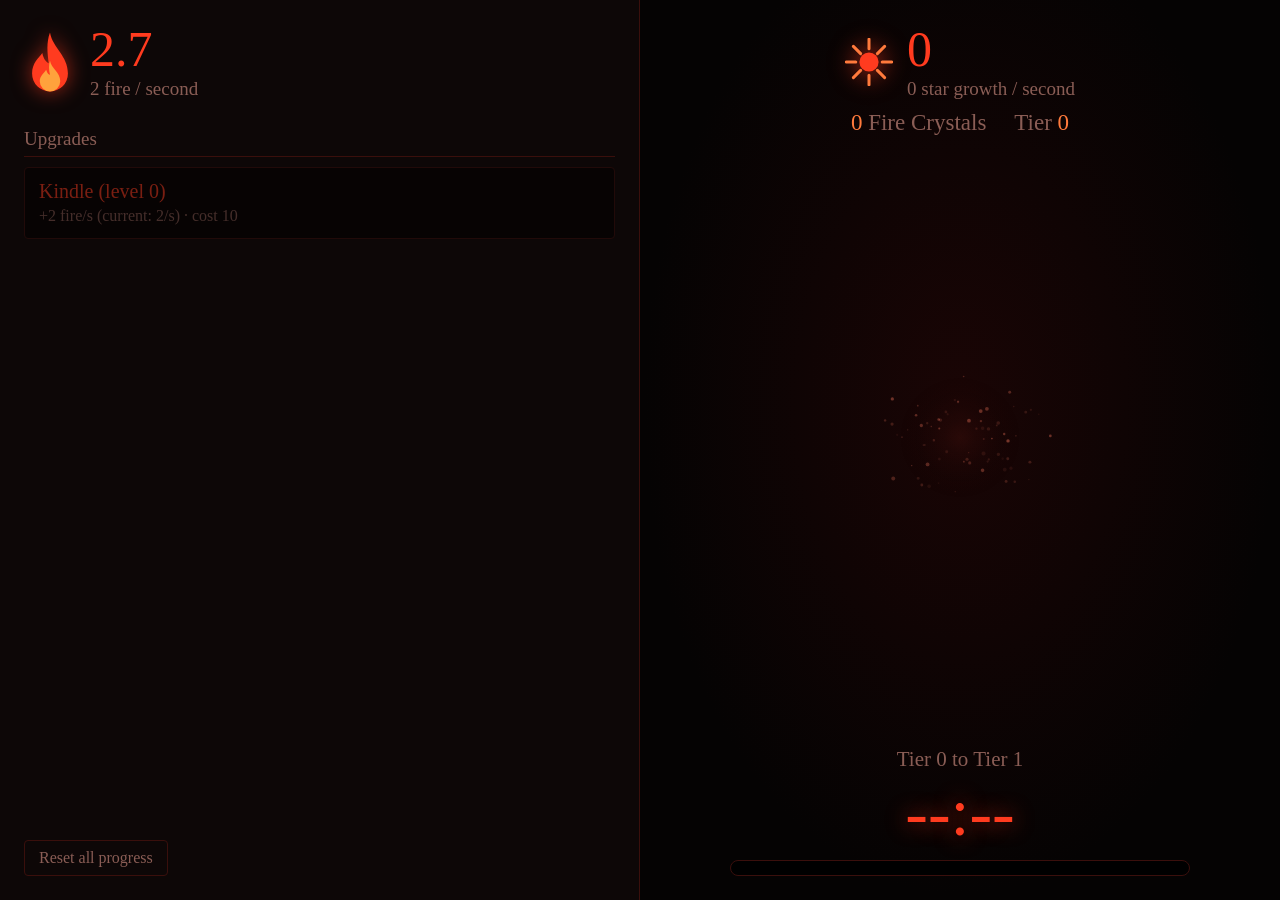
==== Ember & Star.html @ 1175e93d "praying this isn't main" ====
<!DOCTYPE html>
<html lang="en">
<head>
<meta charset="utf-8">
<meta name="viewport" content="width=device-width, initial-scale=1, viewport-fit=cover">
<title>Ember &amp; Star</title>
<style>
:root{--bg:#050303;--panel:#0d0707;--line:#3a0f0c;--fire:#ff3b1f;--ember:#ff7a3c;--text:#f3d9d2;--dim:#8a5d55;
box-sizing:border-box;padding-top:env(safe-area-inset-top,0px);padding-bottom:env(safe-area-inset-bottom,0px)}
*{box-sizing:border-box}
html,body{height:100%;margin:0;background:var(--bg);color:var(--text);font-family:Georgia,"Times New Roman",serif}
#app{display:flex;height:100%}
.side{flex:1 1 50%;min-width:0;display:flex;flex-direction:column;padding:24px;overflow:auto}
#left{border-right:1px solid var(--line);background:var(--panel)}
#right{overflow-x:hidden;align-items:center;background:radial-gradient(ellipse at 50% 45%,#1a0505 0%,var(--bg) 70%)}
.res{display:flex;align-items:center;gap:14px}
.res svg{width:52px;height:64px;flex:none;filter:drop-shadow(0 0 10px #ff3b1f99)}
.big{font-size:50px;line-height:1;color:var(--fire);font-variant-numeric:tabular-nums}
.sub{color:var(--dim);font-size:19px;margin-top:4px}
h3{margin:28px 0 10px;font-weight:normal;font-size:19px;color:var(--dim);border-bottom:1px solid var(--line);padding-bottom:6px}
.up{display:block;width:100%;text-align:left;margin:0 0 10px;padding:12px 14px;background:#000;color:var(--text);
border:1px solid var(--line);border-radius:4px;font:inherit;font-size:18px;cursor:pointer}
.up.info{cursor:default;border-color:#5a1510}
.up b{display:block;color:var(--fire);font-weight:normal;font-size:20px;margin-bottom:2px}
.up span{color:var(--dim);font-size:16px}
button.up:hover:not(:disabled){border-color:var(--fire)}
button.up:disabled{opacity:.45;cursor:not-allowed}
button.up:focus-visible{outline:2px solid var(--ember);outline-offset:2px}
#cond{margin-top:auto;border-color:#7a1a10;background:linear-gradient(180deg,#1a0504,#000)}
#cond:not(:disabled){border-color:var(--fire);box-shadow:0 0 18px #ff3b1f40}
.hide{display:none!important}
#reset{align-self:flex-start;margin-top:12px;padding:8px 14px;background:transparent;color:var(--dim);border:1px solid var(--line);border-radius:4px;font:inherit;font-size:16px;cursor:pointer}
#cond.hide+#reset{margin-top:auto}
#reset:hover{color:var(--text);border-color:var(--fire)}
#reset.arm{color:#fff;background:#7a1208;border-color:var(--fire)}
#stats{display:flex;flex-direction:column;align-items:center}
#stats .res svg{width:48px;height:48px;filter:drop-shadow(0 0 10px #ff3b1fb0)}
#stats .row{display:flex;gap:28px;justify-content:center;margin-top:10px;font-size:23px;color:var(--dim)}
#stats .row b{color:var(--ember);font-weight:normal}
#stats .sub b{color:var(--ember);font-weight:normal}
#wrap{flex:1;width:100%;min-height:420px;position:relative}
canvas{position:absolute;inset:0;width:100%;height:100%}
#prog{width:min(460px,100%);margin-top:8px;text-align:center}
#eta{font-size:68px;line-height:1;color:var(--fire);text-shadow:0 0 22px #ff3b1fcc;font-variant-numeric:tabular-nums;margin:6px 0 14px}
#bar{height:16px;background:#000;border:1px solid var(--line);border-radius:8px;overflow:hidden}
#fill{height:100%;width:0;background:linear-gradient(90deg,#7a1208,var(--fire),var(--ember))}
#pl{font-size:21px;color:var(--dim)}
#etaw{position:relative;display:inline-block}
.shave{position:absolute;left:100%;top:8px;margin-left:16px;white-space:nowrap;pointer-events:none;z-index:5;font-size:46px;font-weight:bold;line-height:1;color:#ffd27a;text-shadow:0 0 6px #fff4,0 0 16px #ff9a2e,0 0 34px #ff3b1f;animation:shave 2.6s ease-out forwards}
@keyframes shave{0%{opacity:0;transform:translateY(10px) scale(.6)}10%{opacity:1;transform:translateY(0) scale(1.3)}30%{opacity:1;transform:translateY(-40px) scale(1.1)}100%{opacity:0;transform:translateY(-420px) scale(1)}}
@media(max-width:700px){#app{flex-direction:column}.side{flex-basis:auto}#left{border-right:0;border-bottom:1px solid var(--line)}#right{min-height:780px}}
@media(prefers-reduced-motion:reduce){button.up{transition:none}}
</style>
</head>
<body>
<div id="app">
 <section class="side" id="left">
  <div class="res">
   <svg viewBox="0 0 40 50"><path d="M20 2C22 14 34 20 34 34a14 14 0 0 1-28 0c0-8 5-12 8-16 1 5 3 7 5 8C18 18 17 10 20 2z" fill="#ff3b1f"/><path d="M20 24c1 6 8 9 8 16a8 8 0 0 1-16 0c0-4 3-6 5-9 1 3 2 4 3 4-1-4-1-8 0-11z" fill="#ffa23c"/></svg>
   <div><div class="big" id="fire">0</div><div class="sub"><span id="fps">2</span> fire / second</div></div>
  </div>
  <h3>Upgrades</h3>
  <button class="up" id="u1"></button>
  <div class="up info hide" id="u2"></div>
  <button class="up hide" id="u3"></button>
  <button class="up hide" id="cond"></button>
  <button id="reset">Reset all progress</button>
 </section>
 <section class="side" id="right">
  <div id="stats">
   <div class="res"><svg viewBox="0 0 40 40"><circle cx="20" cy="20" r="8" fill="#ff3b1f"/><path d="M20 1v8M20 31v8M1 20h8M31 20h8M7 7l6 6M27 27l6 6M33 7l-6 6M13 27l-6 6" stroke="#ff7a3c" stroke-width="2.5" stroke-linecap="round"/></svg><div><div class="big" id="growth">0</div><div class="sub"><span id="gps">0</span> star growth / second</div></div></div>
   <div class="row"><span><b id="cry">0</b> Fire Crystals</span><span>Tier <b id="tier">0</b></span></div>
  </div>
  <div id="wrap"><canvas id="cv" aria-label="Your star"></canvas></div>
  <div id="prog">
   <div id="pl">Tier 0 to Tier 1</div><div id="etaw"><div id="eta">--:--</div></div><div id="bar"><div id="fill"></div></div>
   
  </div>
 </section>
</div>
<script>
// ---------- state ----------
const CUM=[10,100,500,2000,10000]; // total growth needed to reach each tier

let S={fire:0,lvl:0,starUp:false,gLvl:0,crystals:0,growth:0,unlocked:false};
try{const s=JSON.parse(localStorage.getItem('emberstar')||'null');if(s)S=Object.assign(S,s)}catch(e){}
const $=id=>document.getElementById(id);
const tierOf=g=>{let t=0;while(t<5&&g>=CUM[t])t++;return t};
const upCost=()=>10+5*S.lvl*(S.lvl+1);
const gCost=()=>1000*Math.pow(10,S.gLvl);

const base=()=>2+2*S.lvl;
const fps=()=>base()*Math.pow(2,tierOf(S.growth));
const gps=()=>S.crystals*Math.pow(2,S.gLvl);
function fmt(n){if(n>=1e9)return n.toExponential(2).replace('e+','e');return n<1000&&n%1?n.toFixed(1):Math.floor(n).toLocaleString('en-US')}
const crystalsPending=()=>S.fire>=1000?Math.floor(S.fire/1000):(S.crystals===0&&S.fire>=200?1:0);

// ---------- actions ----------
$('u1').onclick=()=>{if(S.fire>=upCost()){S.fire-=upCost();S.lvl++}};

$('u3').onclick=()=>{if(S.fire>=gCost()){S.fire-=gCost();shave(()=>S.gLvl++)}};
$('cond').onclick=()=>{const n=crystalsPending();if(!n)return;shave(()=>S.crystals+=n);S.fire=0;S.lvl=0;S.starUp=false};
function fmtS(s){s=Math.round(s);return s>=60?Math.floor(s/60)+':'+String(s%60).padStart(2,'0'):s+'s'}
function shave(fn){const t=tierOf(S.growth),g0=gps();fn();const g1=gps();if(t>=5||g0<=0||g1<=g0)return;
 const rem=CUM[t]-S.growth,sec=rem/g0-rem/g1;if(sec<.5)return;
 const d=document.createElement('div');d.className='shave';d.textContent='−'+fmtS(sec);d.onanimationend=()=>d.remove();$('etaw').appendChild(d)}

let armT=0;
$('reset').onclick=function(){
 if(!this.classList.contains('arm')){this.classList.add('arm');this.textContent='Click again to erase everything';armT=setTimeout(()=>{this.classList.remove('arm');this.textContent='Reset all progress'},3000);return}
 clearTimeout(armT);this.classList.remove('arm');this.textContent='Reset all progress';
 S={fire:0,lvl:0,starUp:false,gLvl:0,crystals:0,growth:0,unlocked:false};flashAt=-9;
 try{localStorage.removeItem('emberstar')}catch(e){}
};
// ---------- UI ----------
function ui(){
 const t=tierOf(S.growth);
 if(S.fire>=100)S.unlocked=true;
 $('fire').textContent=fmt(S.fire);$('fps').textContent=fmt(fps());
 $('u1').innerHTML=`<b>Kindle (level ${S.lvl})</b><span>+2 fire/s (current: ${fmt(base())}/s) · cost ${fmt(upCost())}</span>`;
 $('u1').disabled=S.fire<upCost();
 $('u2').classList.toggle('hide',t<1);
 $('u2').innerHTML=`<b>Starfire (free)</b><span>Fire ×${Math.pow(2,t)} from your Tier ${t} star</span>`;
 
 $('u3').classList.toggle('hide',t<2);
 $('u3').innerHTML=`<b>Crystal Resonance (level ${S.gLvl})</b><span>Permanent · each crystal makes ${Math.pow(2,S.gLvl)}/s → ${Math.pow(2,S.gLvl+1)}/s growth · cost ${fmt(gCost())}</span>`;
 $('u3').disabled=S.fire<gCost();
 $('cond').classList.toggle('hide',!S.unlocked);
 const n=crystalsPending();
 $('cond').innerHTML=n>1?`<b>Condense ×${n} Fire Crystals</b><span>Resets only your fire and Kindle</span>`:S.crystals===0?`<b>Condense your First Fire Crystal</b><span>Costs only 200 fire · resets only your fire and Kindle</span>`:`<b>Condense a Fire Crystal</b><span>Costs 1,000 fire · resets only your fire and Kindle</span>`;
 $('cond').disabled=n<1;
 $('growth').textContent=fmt(Math.floor(S.growth));$('cry').textContent=fmt(S.crystals);$('gps').textContent=fmt(gps());$('tier').textContent=t;
 if(t>=5){$('fill').style.width='100%';$('pl').textContent='Tier 5 · maximum';$('eta').textContent='';}
 else{
  const base=t?CUM[t-1]:0,p=(S.growth-base)/(CUM[t]-base);
  $('fill').style.width=Math.min(100,p*100)+'%';
  $('pl').textContent=`Tier ${t} to Tier ${t+1}`;
  const g=gps(),sec=g>0?Math.ceil((CUM[t]-S.growth)/g):-1;
  $('eta').textContent=sec<0?'--:--':String(Math.floor(sec/60)).padStart(2,'0')+':'+String(sec%60).padStart(2,'0');
 }
}

// ---------- star rendering ----------
const cv=$('cv'),cx=cv.getContext('2d');let W=0,H=0,dpr=1;
function size(){const r=$('wrap').getBoundingClientRect();dpr=window.devicePixelRatio||1;W=r.width;H=r.height;cv.width=W*dpr;cv.height=H*dpr;cx.setTransform(dpr,0,0,dpr,0,0)}
addEventListener('resize',size);size();
const R=[0,10,18,32,54,84];          // star radius per tier
const dust=Array.from({length:70},()=>({a:Math.random()*6.28,d:20+Math.random()*70,s:.05+Math.random()*.12,z:.6+Math.random()*1.4,o:.2+Math.random()*.4}));
const sparks=Array.from({length:60},()=>({a:Math.random()*6.28,d:Math.random(),v:.15+Math.random()*.3}));
const rays=Array.from({length:40},(_,i)=>({ph:Math.random()*6.28,sp:.6+Math.random()*1.4,len:.6+Math.random()*.8,w:.05+Math.random()*.07}));
let dustSpin=0,lastT=0,flashAt=-9,prevTier=-1;
function drawStar(time){
 dustSpin+=Math.min(.1,Math.max(0,time-lastT))*(1+8*Math.min(1,S.growth/10));lastT=time;
 cx.clearRect(0,0,W,H);
 const t=tierOf(S.growth),X=W/2,Y=H/2,ext=t?R[t]*(1.5+.28*t)+14:100,half=Math.min(W,H)/2,sc=Math.min(1,half*.94/ext),ig=Math.min(1,S.growth/10);
 if(prevTier===0&&t===1)flashAt=time;prevTier=t;
 cx.save();cx.translate(X,Y);cx.scale(sc,sc);
 cx.globalCompositeOperation='lighter';
 if(t===0){ // slow cloud of dust
  for(const p of dust){const a=p.a+dustSpin*p.s*.3,rr=p.d*(1+.06*Math.sin(time*.5+p.a*3))*(1-.9*Math.pow(ig,1.5));
   const x=Math.cos(a)*rr,y=Math.sin(a)*rr*(.7+.3*ig);
   cx.fillStyle=`rgba(${190+65*ig|0},${90+80*ig|0},${70+10*ig|0},${Math.min(1,p.o*(.7+.3*Math.sin(time+p.a*5))*(1+1.5*ig))})`;cx.beginPath();cx.arc(x,y,p.z*(1+.6*ig),0,6.28);cx.fill()}
  const gR=60-35*ig,g=cx.createRadialGradient(0,0,0,0,0,gR);g.addColorStop(0,`rgba(${120+135*ig|0},${30+60*ig|0},${20+10*ig|0},${.18+.7*ig*ig})`);g.addColorStop(1,'rgba(0,0,0,0)');cx.fillStyle=g;cx.beginPath();cx.arc(0,0,gR,0,6.28);cx.fill();
  if(ig>.5){const k=(ig-.5)*2,cr=R[1]*k*k*k+.01,c=cx.createRadialGradient(0,0,0,0,0,cr);c.addColorStop(0,`rgba(255,150,80,${k})`);c.addColorStop(1,'rgba(255,50,20,0)');cx.fillStyle=c;cx.beginPath();cx.arc(0,0,cr,0,6.28);cx.fill()}
 }else{
  const r=R[t],pulse=1+.04*Math.sin(time*2.2);
  // escalating outer glow
  const gr=Math.min(r*(2+t*.8)*pulse,half/sc),ga=.22+t*.08;
  let g=cx.createRadialGradient(0,0,r*.6,0,0,gr);
  g.addColorStop(0,`rgba(255,59,31,${ga+.2})`);g.addColorStop(.35,`rgba(200,25,10,${ga*.5})`);g.addColorStop(1,'rgba(80,0,0,0)');
  cx.fillStyle=g;cx.beginPath();cx.arc(0,0,gr,0,6.28);cx.fill();
  // corona rays: more and longer with tier
  const n=8+t*7,spin=time*(.12+.03*t);
  for(let i=0;i<n;i++){const q=rays[i%rays.length],a=spin+i/n*6.28+q.ph*.05;
   const L=r*(.5+t*.28)*q.len*(.65+.35*Math.sin(time*q.sp+q.ph)),w=q.w*(1+t*.08);
   cx.save();cx.rotate(a);
   const lg=cx.createLinearGradient(r*.8,0,r+L,0);lg.addColorStop(0,`rgba(255,${90+t*18},40,${.5+.05*t})`);lg.addColorStop(1,'rgba(255,40,20,0)');
   cx.fillStyle=lg;cx.beginPath();cx.moveTo(r*.8,-r*w*2.2);cx.lineTo(r+L,0);cx.lineTo(r*.8,r*w*2.2);cx.closePath();cx.fill();cx.restore()}
  // counter-rotating thin corona ring (tier 3+)
  if(t>=3){cx.strokeStyle=`rgba(255,80,40,${.12+.03*t})`;cx.lineWidth=1.5;
   for(let k=0;k<t-1;k++){cx.beginPath();cx.ellipse(0,0,r*(1.5+k*.45),r*(1.5+k*.45)*(.55+.1*k),-time*.15*(k%2?-1:1)+k,0,6.28);cx.stroke()}}
  // prominences / arcs (tier 4+)
  if(t>=4){cx.strokeStyle='rgba(255,120,50,.55)';cx.lineWidth=2+t*.4;
   for(let k=0;k<3+t;k++){const a=time*.1+k*6.28/(3+t),h=r*(.35+.25*Math.abs(Math.sin(time*.7+k*2)));
    cx.beginPath();cx.arc(Math.cos(a)*r,Math.sin(a)*r,h,a-1.5,a+1.5);cx.stroke()}}
  // ejected sparks (tier 3+)
  if(t>=3)for(const s of sparks){s.d+=s.v*.004*(1+t*.3);if(s.d>1){s.d=0;s.a=Math.random()*6.28}
   const d=r*(1+s.d*(2+t*.6));cx.fillStyle=`rgba(255,${150+t*15},80,${(1-s.d)*.8})`;cx.fillRect(Math.cos(s.a)*d,Math.sin(s.a)*d,2,2)}
  // star body: hot core, red limb
  g=cx.createRadialGradient(0,0,0,0,0,r*pulse);
  const hot=Math.min(255,150+t*35);
  g.addColorStop(0,`rgb(255,${hot},${t>=4?200:90})`);g.addColorStop(.55,'rgb(255,70,30)');g.addColorStop(1,'rgb(200,20,10)');
  cx.globalCompositeOperation='source-over';
  cx.shadowColor='#ff2a10';cx.shadowBlur=8+t*10;
  cx.fillStyle=g;cx.beginPath();cx.arc(0,0,r*pulse,0,6.28);cx.fill();cx.shadowBlur=0;
  // surface granulation
  if(t>=2){cx.globalCompositeOperation='lighter';cx.fillStyle='rgba(255,200,120,.12)';
   for(let k=0;k<4+t*3;k++){const a=k*2.4+time*.2*(k%2?1:-1),d=r*.55*Math.abs(Math.sin(k*1.7+time*.3));
    cx.beginPath();cx.arc(Math.cos(a)*d,Math.sin(a)*d,r*.18,0,6.28);cx.fill()}}
  const f=(time-flashAt)/1.8;
  if(f>=0&&f<1){cx.globalCompositeOperation='lighter';const fr=r*(3+f*14),fg=cx.createRadialGradient(0,0,0,0,0,fr);fg.addColorStop(0,`rgba(255,210,150,${.9*(1-f)})`);fg.addColorStop(.4,`rgba(255,80,30,${.4*(1-f)})`);fg.addColorStop(1,'rgba(255,40,10,0)');cx.fillStyle=fg;cx.beginPath();cx.arc(0,0,fr,0,6.28);cx.fill();cx.strokeStyle=`rgba(255,160,90,${.7*(1-f)})`;cx.lineWidth=3;cx.beginPath();cx.arc(0,0,r*(1+f*10),0,6.28);cx.stroke()}
 }
 cx.restore();
}

// ---------- loop ----------
let last=performance.now(),acc=0,saveT=0;
function frame(now){
 const dt=Math.min(.25,(now-last)/1000);last=now;
 S.fire+=fps()*dt;S.growth+=gps()*dt;
 drawStar(now/1000);
 acc+=dt;if(acc>.1){acc=0;ui()}
 saveT+=dt;if(saveT>3){saveT=0;try{localStorage.setItem('emberstar',JSON.stringify(S))}catch(e){}}
 requestAnimationFrame(frame);
}
ui();requestAnimationFrame(frame);
</script>
</body>
</html>
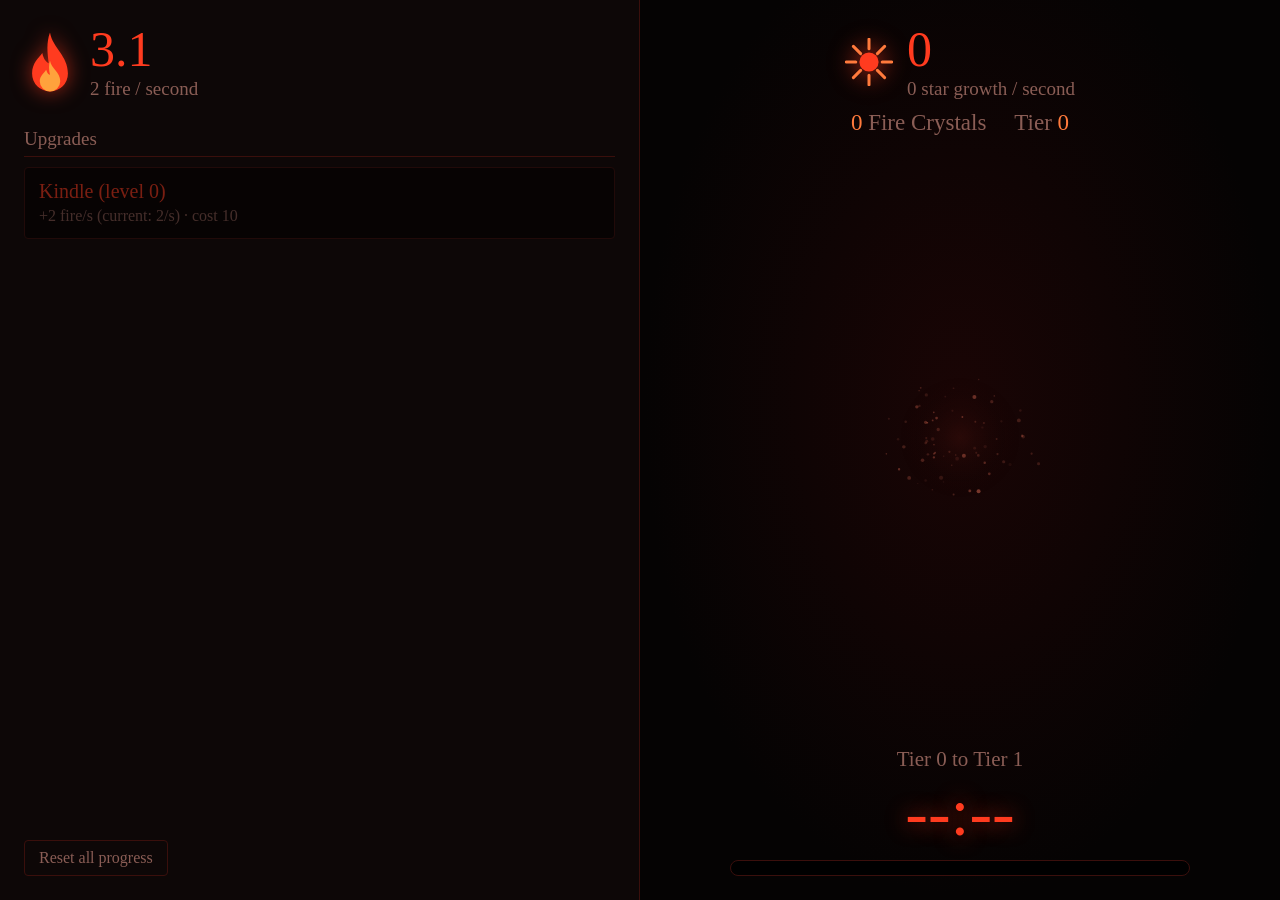
==== commit 8daf637b: "Add files via upload" ====
--- a/Ember & Star.html
+++ b/Ember & Star.html
@@ -105,6 +105,8 @@
  const rem=CUM[t]-S.growth,sec=rem/g0-rem/g1;if(sec<.5)return;
  const d=document.createElement('div');d.className='shave';d.textContent='−'+fmtS(sec);d.onanimationend=()=>d.remove();$('etaw').appendChild(d)}
 
+// Only touch a button's contents when its text actually changes; rebuilding it every tick can swallow clicks.
+['u1','u2','u3','cond'].forEach(id=>{const el=$(id),d=Object.getOwnPropertyDescriptor(Element.prototype,'innerHTML');let last;Object.defineProperty(el,'innerHTML',{set(v){if(v!==last){last=v;d.set.call(el,v)}},get(){return d.get.call(el)}})});
 let armT=0;
 $('reset').onclick=function(){
  if(!this.classList.contains('arm')){this.classList.add('arm');this.textContent='Click again to erase everything';armT=setTimeout(()=>{this.classList.remove('arm');this.textContent='Reset all progress'},3000);return}
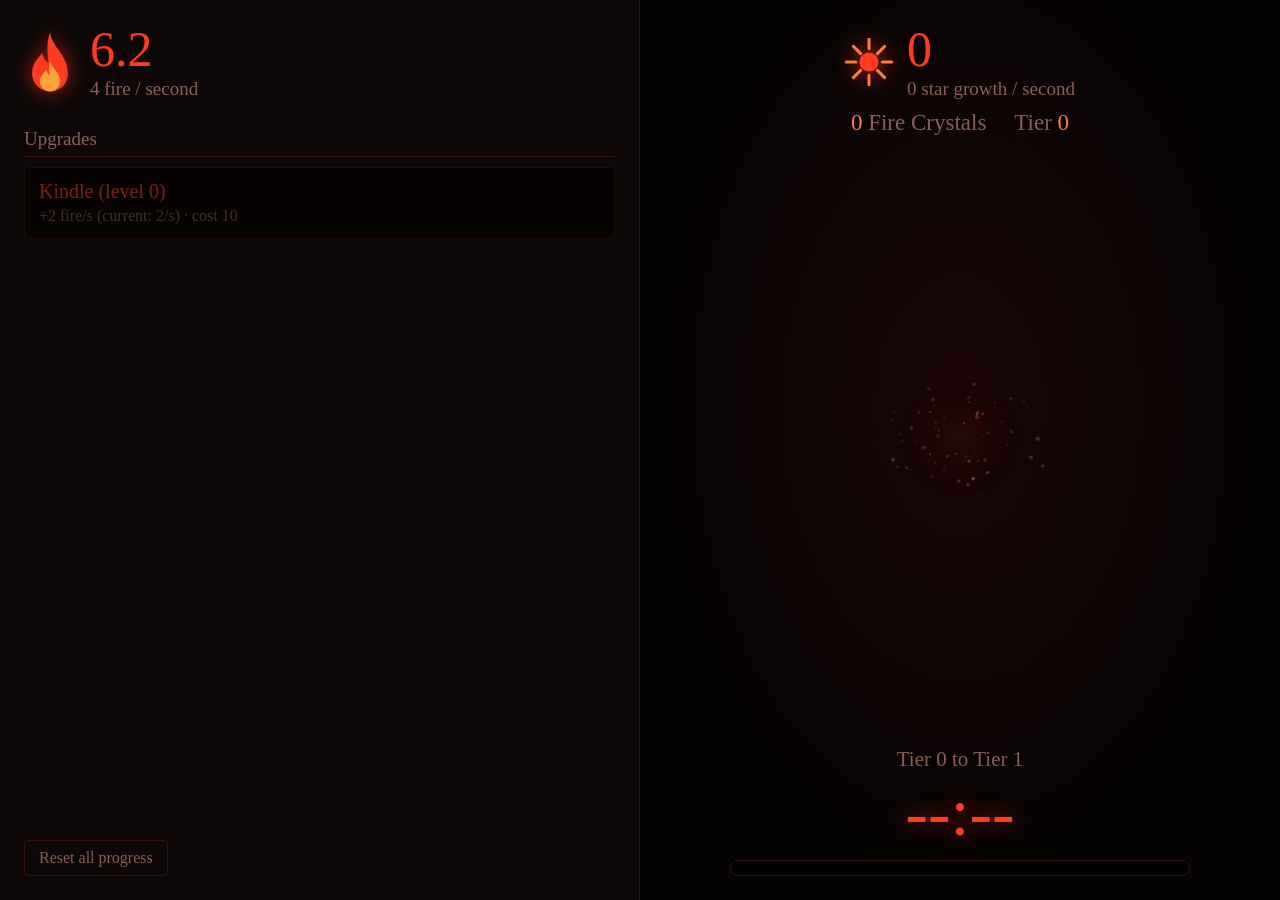
==== commit d4508660: "Add files via upload" ====
--- a/Ember & Star.html
+++ b/Ember & Star.html
@@ -20,7 +20,7 @@
 h3{margin:28px 0 10px;font-weight:normal;font-size:19px;color:var(--dim);border-bottom:1px solid var(--line);padding-bottom:6px}
 .up{display:block;width:100%;text-align:left;margin:0 0 10px;padding:12px 14px;background:#000;color:var(--text);
 border:1px solid var(--line);border-radius:4px;font:inherit;font-size:18px;cursor:pointer}
-.up.info{cursor:default;border-color:#5a1510}
+.up.info{cursor:default;border-color:#5a1510;border-style:dashed;background:transparent}
 .up b{display:block;color:var(--fire);font-weight:normal;font-size:20px;margin-bottom:2px}
 .up span{color:var(--dim);font-size:16px}
 button.up:hover:not(:disabled){border-color:var(--fire)}
@@ -61,9 +61,11 @@
   </div>
   <h3>Upgrades</h3>
   <button class="up" id="u1"></button>
+  
+  <button class="up hide" id="u3"></button>
+  <div style="flex:1"></div>
+  <button class="up hide" id="cond"></button>
   <div class="up info hide" id="u2"></div>
-  <button class="up hide" id="u3"></button>
-  <button class="up hide" id="cond"></button>
   <button id="reset">Reset all progress</button>
  </section>
  <section class="side" id="right">
@@ -90,8 +92,9 @@
 const gCost=()=>1000*Math.pow(10,S.gLvl);
 
 const base=()=>2+2*S.lvl;
-const fps=()=>base()*Math.pow(2,tierOf(S.growth));
-const gps=()=>S.crystals*Math.pow(2,S.gLvl);
+const TEST_MULT=2; // hidden testing multiplier applied to all base resources (fire and growth)
+const fps=()=>base()*TEST_MULT*Math.pow(2,tierOf(S.growth));
+const gps=()=>S.crystals*Math.pow(2,S.gLvl)*TEST_MULT;
 function fmt(n){if(n>=1e9)return n.toExponential(2).replace('e+','e');return n<1000&&n%1?n.toFixed(1):Math.floor(n).toLocaleString('en-US')}
 const crystalsPending=()=>S.fire>=1000?Math.floor(S.fire/1000):(S.crystals===0&&S.fire>=200?1:0);
 
@@ -122,7 +125,7 @@
  $('u1').innerHTML=`<b>Kindle (level ${S.lvl})</b><span>+2 fire/s (current: ${fmt(base())}/s) · cost ${fmt(upCost())}</span>`;
  $('u1').disabled=S.fire<upCost();
  $('u2').classList.toggle('hide',t<1);
- $('u2').innerHTML=`<b>Starfire (free)</b><span>Fire ×${Math.pow(2,t)} from your Tier ${t} star</span>`;
+ $('u2').innerHTML=`<b>Starfire (passive)</b><span>Fire ×${Math.pow(2,t)} from your Tier ${t} star</span>`;
  
  $('u3').classList.toggle('hide',t<2);
  $('u3').innerHTML=`<b>Crystal Resonance (level ${S.gLvl})</b><span>Permanent · each crystal makes ${Math.pow(2,S.gLvl)}/s → ${Math.pow(2,S.gLvl+1)}/s growth · cost ${fmt(gCost())}</span>`;
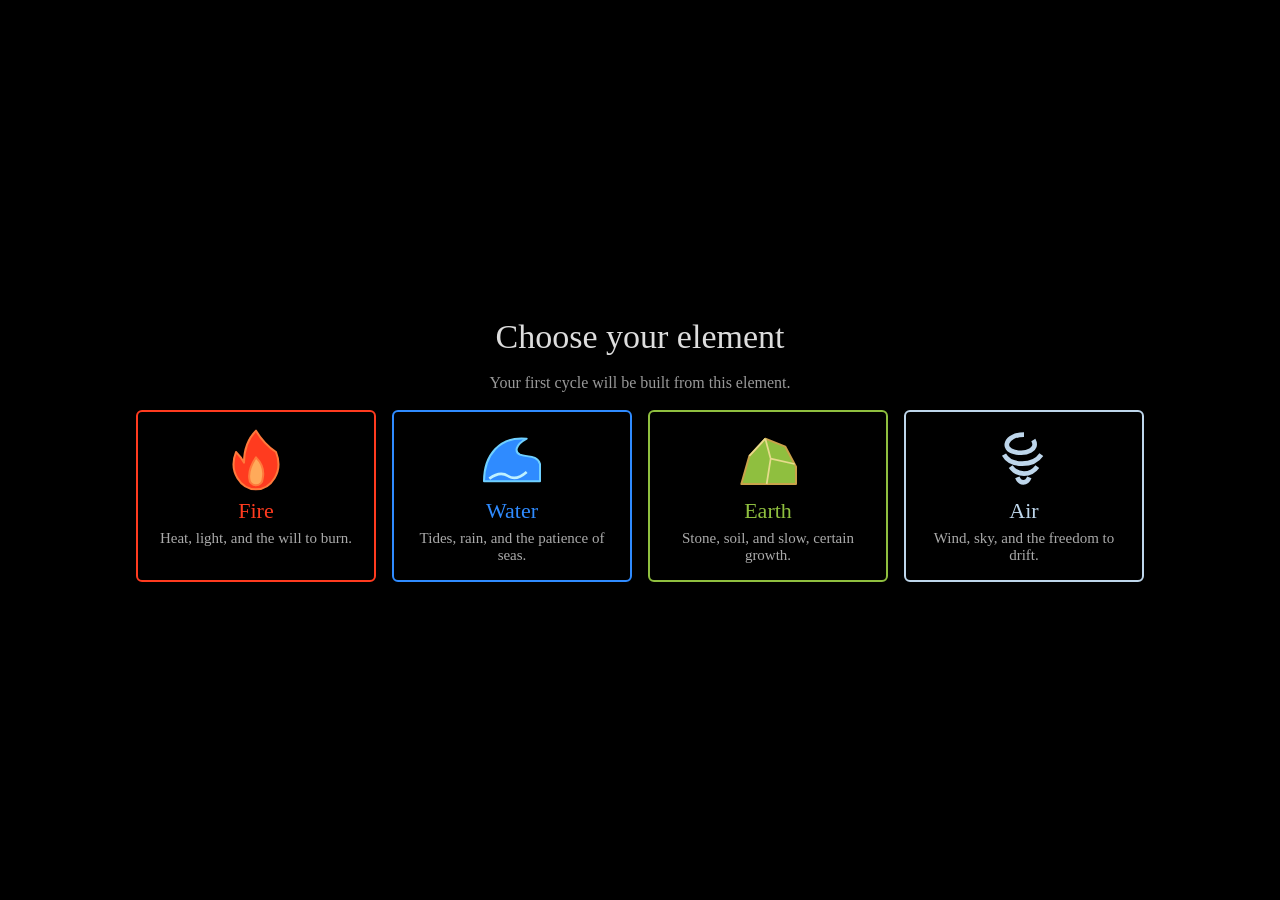
==== commit d4937c5e: "4 elements and minigame" ====
--- a/Ember & Star.html
+++ b/Ember & Star.html
@@ -3,222 +3,390 @@
 <head>
 <meta charset="utf-8">
 <meta name="viewport" content="width=device-width, initial-scale=1, viewport-fit=cover">
-<title>Ember &amp; Star</title>
+<title>Four Elements</title>
 <style>
-:root{--bg:#050303;--panel:#0d0707;--line:#3a0f0c;--fire:#ff3b1f;--ember:#ff7a3c;--text:#f3d9d2;--dim:#8a5d55;
+:root{--fire:#ff3b1f;--ember:#ff7a3c;--glow:rgba(255,59,31,.35);--line:#3a0f0c;--dim:#8a5d55;--bg:#050303;--panel:#0d0707;--text:#f3d9d2;--bgrad:#1a0505;
 box-sizing:border-box;padding-top:env(safe-area-inset-top,0px);padding-bottom:env(safe-area-inset-bottom,0px)}
 *{box-sizing:border-box}
-html,body{height:100%;margin:0;background:var(--bg);color:var(--text);font-family:Georgia,"Times New Roman",serif}
-#app{display:flex;height:100%}
+html,body{height:100%;margin:0;background:var(--bg);color:var(--text);font-family:Georgia,"Times New Roman",serif;overflow:hidden}
+#track{display:flex;width:300%;height:100%;transition:transform .6s cubic-bezier(.6,0,.2,1)}
+.screen{width:33.3333%;height:100%;overflow:auto}
+#app{display:flex}
 .side{flex:1 1 50%;min-width:0;display:flex;flex-direction:column;padding:24px;overflow:auto}
-#left{border-right:1px solid var(--line);background:var(--panel)}
-#right{overflow-x:hidden;align-items:center;background:radial-gradient(ellipse at 50% 45%,#1a0505 0%,var(--bg) 70%)}
+#left{border-right:1px solid var(--line);background:var(--panel);padding-left:48px}
+#right{align-items:center;background:radial-gradient(ellipse at 50% 45%,var(--bgrad) 0%,var(--bg) 70%);overflow-x:hidden;padding-right:48px}
 .res{display:flex;align-items:center;gap:14px}
-.res svg{width:52px;height:64px;flex:none;filter:drop-shadow(0 0 10px #ff3b1f99)}
+.res svg{width:52px;height:64px;flex:none;filter:drop-shadow(0 0 10px var(--glow))}
 .big{font-size:50px;line-height:1;color:var(--fire);font-variant-numeric:tabular-nums}
 .sub{color:var(--dim);font-size:19px;margin-top:4px}
-h3{margin:28px 0 10px;font-weight:normal;font-size:19px;color:var(--dim);border-bottom:1px solid var(--line);padding-bottom:6px}
-.up{display:block;width:100%;text-align:left;margin:0 0 10px;padding:12px 14px;background:#000;color:var(--text);
-border:1px solid var(--line);border-radius:4px;font:inherit;font-size:18px;cursor:pointer}
-.up.info{cursor:default;border-color:#5a1510;border-style:dashed;background:transparent}
+h3{margin:22px 0 10px;font-weight:normal;font-size:19px;color:var(--dim);border-bottom:1px solid var(--line);padding-bottom:6px}
+.up{display:block;width:100%;text-align:left;margin:0 0 10px;padding:12px 14px;background:#000;color:var(--text);border:1px solid var(--line);border-radius:4px;font:inherit;font-size:18px;cursor:pointer}
+.up.info{cursor:default}
 .up b{display:block;color:var(--fire);font-weight:normal;font-size:20px;margin-bottom:2px}
+.up b small{color:var(--ember);font-size:16px}
 .up span{color:var(--dim);font-size:16px}
 button.up:hover:not(:disabled){border-color:var(--fire)}
 button.up:disabled{opacity:.45;cursor:not-allowed}
-button.up:focus-visible{outline:2px solid var(--ember);outline-offset:2px}
-#cond{margin-top:auto;border-color:#7a1a10;background:linear-gradient(180deg,#1a0504,#000)}
-#cond:not(:disabled){border-color:var(--fire);box-shadow:0 0 18px #ff3b1f40}
+button:focus-visible{outline:2px solid var(--ember);outline-offset:2px}
+.row2{display:flex;gap:10px;margin-bottom:10px}.row2 .up{margin:0}
+#nx:disabled{pointer-events:none}#nxw[data-tip]:hover::after{left:auto;right:0;top:calc(100% + 8px)}
+.nx{width:96px;text-align:center;flex:none;height:100%}.nx small{display:block;font-size:15px;color:var(--dim)}
+#tabs{display:flex;gap:8px;margin-top:22px}
+.tab{flex:1;padding:10px;background:#000;color:var(--dim);border:1px solid var(--line);border-bottom:0;font:inherit;font-size:17px;cursor:pointer;border-radius:4px 4px 0 0}
+.tab.on{color:var(--text);border-color:var(--fire);background:var(--bgrad)}
+.pane{border:1px solid var(--line);border-top:0;padding:14px;flex:1}
+#cond:not(:disabled){border-color:var(--fire);box-shadow:0 0 18px var(--glow)}
 .hide{display:none!important}
+.tip{display:inline-block;width:24px;height:24px;line-height:22px;text-align:center;border:1px solid var(--dim);border-radius:50%;font-size:16px;color:var(--dim);cursor:help;margin-left:8px}
+[data-tip]{position:relative}
+[data-tip]:hover::after{content:attr(data-tip);position:absolute;left:30px;top:-6px;width:260px;padding:10px;background:#000;border:1px solid var(--fire);color:var(--text);font-size:16px;z-index:50;border-radius:4px;white-space:normal}
 #reset{align-self:flex-start;margin-top:12px;padding:8px 14px;background:transparent;color:var(--dim);border:1px solid var(--line);border-radius:4px;font:inherit;font-size:16px;cursor:pointer}
-#cond.hide+#reset{margin-top:auto}
-#reset:hover{color:var(--text);border-color:var(--fire)}
-#reset.arm{color:#fff;background:#7a1208;border-color:var(--fire)}
+#reset:hover{color:var(--text);border-color:var(--fire)}#reset.arm{color:#fff;background:#7a1208;border-color:var(--fire)}
 #stats{display:flex;flex-direction:column;align-items:center}
-#stats .res svg{width:48px;height:48px;filter:drop-shadow(0 0 10px #ff3b1fb0)}
+#stats .res svg{width:48px;height:48px}#stats circle{fill:var(--fire)}#stats path{stroke:var(--ember)}
 #stats .row{display:flex;gap:28px;justify-content:center;margin-top:10px;font-size:23px;color:var(--dim)}
 #stats .row b{color:var(--ember);font-weight:normal}
-#stats .sub b{color:var(--ember);font-weight:normal}
 #wrap{flex:1;width:100%;min-height:420px;position:relative}
-canvas{position:absolute;inset:0;width:100%;height:100%}
-#prog{width:min(460px,100%);margin-top:8px;text-align:center}
-#eta{font-size:68px;line-height:1;color:var(--fire);text-shadow:0 0 22px #ff3b1fcc;font-variant-numeric:tabular-nums;margin:6px 0 14px}
-#bar{height:16px;background:#000;border:1px solid var(--line);border-radius:8px;overflow:hidden}
-#fill{height:100%;width:0;background:linear-gradient(90deg,#7a1208,var(--fire),var(--ember))}
+canvas#cv{position:absolute;inset:0;width:100%;height:100%}
+#prog{width:min(460px,100%);margin-top:8px;text-align:center;position:relative}
 #pl{font-size:21px;color:var(--dim)}
 #etaw{position:relative;display:inline-block}
-.shave{position:absolute;left:100%;top:8px;margin-left:16px;white-space:nowrap;pointer-events:none;z-index:5;font-size:46px;font-weight:bold;line-height:1;color:#ffd27a;text-shadow:0 0 6px #fff4,0 0 16px #ff9a2e,0 0 34px #ff3b1f;animation:shave 2.6s ease-out forwards}
+#eta{font-size:68px;line-height:1;color:var(--fire);text-shadow:0 0 22px var(--glow);font-variant-numeric:tabular-nums;margin:6px 0 14px}
+#bar{height:16px;background:#000;border:1px solid var(--line);border-radius:8px;overflow:hidden}
+#fill{height:100%;width:0;background:linear-gradient(90deg,var(--line),var(--fire),var(--ember))}
+#novab{margin:8px 0;width:100%;text-align:center}#novab b{font-size:30px}
+.shave{position:absolute;left:100%;top:8px;margin-left:16px;white-space:nowrap;pointer-events:none;z-index:5;font-size:46px;font-weight:bold;line-height:1;color:#ffd27a;text-shadow:0 0 6px #fff4,0 0 16px var(--ember),0 0 34px var(--fire);animation:shave 2.6s ease-out forwards}
 @keyframes shave{0%{opacity:0;transform:translateY(10px) scale(.6)}10%{opacity:1;transform:translateY(0) scale(1.3)}30%{opacity:1;transform:translateY(-40px) scale(1.1)}100%{opacity:0;transform:translateY(-420px) scale(1)}}
-@media(max-width:700px){#app{flex-direction:column}.side{flex-basis:auto}#left{border-right:0;border-bottom:1px solid var(--line)}#right{min-height:780px}}
-@media(prefers-reduced-motion:reduce){button.up{transition:none}}
+/* edges */
+.edge{position:fixed;top:0;bottom:0;width:38px;z-index:20;display:flex;align-items:center;justify-content:center;cursor:pointer;color:var(--ember)}
+.edge.l{left:0}.edge.r{right:0}.edge svg{width:28px;height:28px;transition:transform .2s}
+.edge.l:hover:not(.off){background:linear-gradient(90deg,var(--glow),transparent)}
+.edge.r:hover:not(.off){background:linear-gradient(270deg,var(--glow),transparent)}
+.edge:hover:not(.off) svg{filter:drop-shadow(0 0 8px var(--ember))}
+.edge.l:hover:not(.off) svg{transform:translateX(-5px)}.edge.r:hover:not(.off) svg{transform:translateX(5px)}
+.edge.off{color:#444;cursor:not-allowed}
+.edge[data-tip]:hover::after{left:auto;right:46px;top:50%;transform:translateY(-50%)}
+.edge.l[data-tip]:hover::after{right:auto;left:46px}
+/* minigame */
+#mg{display:flex;flex-direction:column;padding:14px 48px;background:radial-gradient(ellipse at 50% 30%,var(--bgrad),var(--bg) 75%)}
+#mgtop{display:flex;justify-content:space-between;align-items:center;gap:16px}
+#mgtop h2{margin:0;font-weight:normal;font-size:30px;color:var(--fire)}#mgtop>div{text-align:center}
+#mgtimer{font-size:68px;line-height:1;color:var(--fire);text-shadow:0 0 22px var(--glow)}
+#mgbody{flex:1;min-height:0;display:flex;gap:24px;margin-top:10px}
+#gridcol{flex:1;min-width:0;min-height:0;display:flex;flex-direction:column}
+#det{min-height:62px;display:flex;align-items:center;gap:6px 20px;flex-wrap:wrap;padding:0 2px 8px}
+#det b{font-weight:normal;font-size:24px;color:var(--fire)}#det span{color:var(--dim);font-size:18px}#det .up{width:auto;margin:0;padding:8px 18px}
+#gridwrap{flex:1;min-width:0;min-height:0;container-type:size;display:flex;align-items:center;justify-content:center}
+#grid{display:grid;gap:6px;width:min(100cqw,100cqh);height:min(100cqw,100cqh)}
+.cell{background:#000;border:1px solid var(--line);border-radius:8px;display:flex;align-items:center;justify-content:center;position:relative;min-width:0;min-height:0}
+.cell svg{width:78%;height:78%;max-width:78%;max-height:78%;display:block;pointer-events:none}.cell[draggable=true]{cursor:grab}
+.cell.sel{border-color:var(--ember);box-shadow:0 0 14px var(--glow)}
+.cell.pop svg{animation:pop .55s}
+@keyframes pop{0%{transform:scale(.4);filter:brightness(3)}60%{transform:scale(1.3)}100%{transform:scale(1)}}
+.ring{position:absolute;inset:0;border-radius:8px;pointer-events:none;animation:ring .8s ease-out forwards}
+@keyframes ring{0%{box-shadow:0 0 0 0 var(--c),0 0 24px 8px var(--c);opacity:1}100%{box-shadow:0 0 0 30px transparent,0 0 60px 30px transparent;opacity:0}}
+.ring u{position:absolute;left:50%;top:50%;width:7px;height:7px;border-radius:50%;background:var(--c);box-shadow:0 0 8px var(--c);transform:rotate(var(--a)) translateY(0);animation:sh .8s ease-out forwards}
+@keyframes sh{to{transform:rotate(var(--a)) translateY(-90px);opacity:0}}
+#mgside{width:min(380px,40%);overflow:auto;display:flex;flex-direction:column}#mgside h3{margin-top:12px}
+.hi{display:flex;align-items:center;gap:10px;padding:5px 0;font-size:17px}.hi svg{width:34px;height:34px;flex:none}.hi i{color:var(--dim);font-style:normal}
+/* stele */
+#stele{display:flex;gap:20px;padding:14px 48px;background:radial-gradient(ellipse at 50% 0,#2c2c30,#0b0b0d 70%);color:#ccc}
+#sl,#sr{flex:1;display:flex;flex-direction:column;justify-content:center;gap:12px;min-width:0;align-items:center;text-align:center}
+#sl h3,#sr h3{border:0;color:#aaa}
+#stbody{width:min(440px,46%);display:flex;flex-direction:column;background:linear-gradient(90deg,#38383c,#55555a 50%,#323236);border:3px solid #17171a;border-radius:200px 200px 6px 6px;padding-bottom:14px;box-shadow:0 0 50px #000}
+#orb{width:100px;height:100px;margin:26px auto 4px;border-radius:50%;position:relative;overflow:hidden;box-shadow:0 0 30px #fff3;flex:none}
+#orb i{position:absolute;inset:-50%;animation:spin 16s linear infinite}@keyframes spin{to{transform:rotate(360deg)}}
+#orb::after{content:"";position:absolute;inset:0;border-radius:50%;background:radial-gradient(circle at 32% 30%,#fff6,transparent 45%,#000a 85%)}
+#emult{text-align:center;color:#bbb;font-size:18px;margin-bottom:6px}
+#secs{flex:1;display:flex;flex-direction:column;min-height:0}
+.sec{flex:1;margin:5px 16px;border:2px solid #202023;background:#2b2b2f;color:#777;padding:8px 14px;display:flex;flex-direction:column;justify-content:center;border-radius:4px;box-shadow:inset 0 0 12px #000}
+.sec h4{margin:0;font-weight:normal;font-size:21px}.sec p{margin:2px 0;font-size:17px}.sec i{font-size:15px;opacity:.8}.sec em{font-size:15px;font-style:normal;margin-top:2px}
+.sec.lit{color:#fff;border-color:var(--c);background:linear-gradient(135deg,color-mix(in srgb,var(--c) 45%,#222),#222);box-shadow:inset 0 0 22px var(--c),0 0 20px var(--c)}
+.sec.lit h4{color:var(--e)}
+.pk{display:flex;flex-direction:column;align-items:center;gap:6px;background:#000;border:2px solid var(--c);color:var(--c);font:inherit;font-size:22px;padding:16px 20px;border-radius:6px;cursor:pointer;width:min(240px,100%)}
+.pk:hover{box-shadow:0 0 24px var(--c)}.pk svg{width:64px;height:64px}.pk small{font-size:15px;color:#aaa;max-width:200px}
+/* overlays */
+.ov{position:fixed;inset:0;background:#000e;display:none;align-items:center;justify-content:center;z-index:60;flex-direction:column;gap:18px;text-align:center;padding:20px}
+.box{background:var(--panel);border:1px solid var(--fire);padding:26px;max-width:540px;border-radius:6px;font-size:19px;box-shadow:0 0 40px var(--glow)}
+.box button{display:inline-block;width:auto;text-align:center;margin:12px 6px 0}
+#picks{display:flex;gap:16px;flex-wrap:wrap;justify-content:center}
+#nova{position:fixed;inset:0;z-index:100;display:none}
+@media(max-width:700px){#app{flex-direction:column}.side{flex-basis:auto}#left{border-right:0;border-bottom:1px solid var(--line)}#right{min-height:780px}#mgbody,#stele{flex-direction:column}#mgside{width:100%}#gridwrap{height:min(92vw,520px);flex:none}#stbody{width:100%}}
 </style>
 </head>
 <body>
-<div id="app">
- <section class="side" id="left">
-  <div class="res">
-   <svg viewBox="0 0 40 50"><path d="M20 2C22 14 34 20 34 34a14 14 0 0 1-28 0c0-8 5-12 8-16 1 5 3 7 5 8C18 18 17 10 20 2z" fill="#ff3b1f"/><path d="M20 24c1 6 8 9 8 16a8 8 0 0 1-16 0c0-4 3-6 5-9 1 3 2 4 3 4-1-4-1-8 0-11z" fill="#ffa23c"/></svg>
-   <div><div class="big" id="fire">0</div><div class="sub"><span id="fps">2</span> fire / second</div></div>
+<div id="track">
+ <section class="screen" id="mg">
+  <div id="mgtop">
+   <div style="display:flex;align-items:center;gap:28px"><div style="text-align:center"><div class="sub">next element in</div><div id="mgtimer">20</div></div><div style="text-align:left"><h2>Elemental Forge</h2><div class="sub">Drag matching elements together to merge</div></div></div>
+   
+   <div><div class="sub">sacrifice points</div><div class="big" id="pts">0</div></div>
   </div>
-  <h3>Upgrades</h3>
-  <button class="up" id="u1"></button>
-  
-  <button class="up hide" id="u3"></button>
-  <div style="flex:1"></div>
-  <button class="up hide" id="cond"></button>
-  <div class="up info hide" id="u2"></div>
-  <button id="reset">Reset all progress</button>
- </section>
- <section class="side" id="right">
-  <div id="stats">
-   <div class="res"><svg viewBox="0 0 40 40"><circle cx="20" cy="20" r="8" fill="#ff3b1f"/><path d="M20 1v8M20 31v8M1 20h8M31 20h8M7 7l6 6M27 27l6 6M33 7l-6 6M13 27l-6 6" stroke="#ff7a3c" stroke-width="2.5" stroke-linecap="round"/></svg><div><div class="big" id="growth">0</div><div class="sub"><span id="gps">0</span> star growth / second</div></div></div>
-   <div class="row"><span><b id="cry">0</b> Fire Crystals</span><span>Tier <b id="tier">0</b></span></div>
-  </div>
-  <div id="wrap"><canvas id="cv" aria-label="Your star"></canvas></div>
-  <div id="prog">
-   <div id="pl">Tier 0 to Tier 1</div><div id="etaw"><div id="eta">--:--</div></div><div id="bar"><div id="fill"></div></div>
-   
+  <div id="mgbody">
+   <div id="gridcol"><div id="det"></div><div id="gridwrap"><div id="grid"></div></div></div>
+   <aside id="mgside">
+    
+    <button class="up" id="summon"></button><button class="up" id="multb"></button><button class="up" id="expb"></button>
+    <div style="margin-top:auto"><h3>Highest creations</h3><div id="hi"></div></div>
+   </aside>
   </div>
  </section>
+ <section class="screen" id="app">
+  <section class="side" id="left">
+   <div class="res"><div id="ricon"></div><div><div class="big" id="fire">0</div><div class="sub"><span id="fps">0</span> <span id="rn"></span> / second</div></div></div>
+   <div class="sub" id="sf" style="color:var(--ember);margin-top:8px"></div>
+   <h3>Upgrades</h3>
+   <div id="tu">
+    <div class="row2"><button class="up" id="u1"></button><div id="nxw" style="position:relative;flex:none;display:flex"><button class="up nx" id="nx"></button></div></div>
+    <button class="up hide" id="u3"></button>
+   </div>
+   <div style="flex:1"></div><h3>Reset · permanent progress</h3><div id="tr">
+    <div class="sub" style="margin:0 0 12px">Condense your progress into a crystal <span class="tip" id="ctip" data-tip="">?</span></div>
+    <button class="up hide" id="cond"></button>
+    <div class="sub" id="cnone">Reach 100 to unlock.</div>
+   </div>
+   <button id="reset">Reset all progress</button>
+  </section>
+  <section class="side" id="right">
+   <div id="stats">
+    <div class="res"><svg viewBox="0 0 40 40"><circle cx="20" cy="20" r="8"/><path d="M20 1v8M20 31v8M1 20h8M31 20h8M7 7l6 6M27 27l6 6M33 7l-6 6M13 27l-6 6" fill="none" stroke-width="2.5" stroke-linecap="round"/></svg>
+     <div><div class="big" id="growth">0</div><div class="sub"><span id="gps">0</span> star growth / second</div></div></div>
+    <div class="row"><span><b id="cry">0</b> <span id="cname"></span></span><span>Tier <b id="tier">0</b></span></div>
+   </div>
+   <div id="wrap"><canvas id="cv" aria-label="Your star"></canvas></div>
+   <div id="prog"><div id="pl">Tier 0 to Tier 1</div><div id="etaw"><div id="eta">--:--</div></div>
+    <button class="up hide" id="novab"></button><div id="bar"><div id="fill"></div></div></div>
+  </section>
+ </section>
+ <section class="screen" id="stele">
+  <div id="sl"></div>
+  <div id="stbody"><div id="orb"><i></i></div><div id="emult"></div><div id="secs"></div></div>
+  <div id="sr"><h3>Create Planet</h3><div style="max-width:260px;font-size:17px;color:#999">Your planet will be shaped by the essences you hold, and most of all by the essences you are missing.</div><button class="pk" id="mkplanet" style="--c:#cfcfd4">Create Planet</button></div>
+ </section>
 </div>
+<div class="edge l" id="eL"><svg viewBox="0 0 24 24" fill="none" stroke="currentColor" stroke-width="2.5" stroke-linecap="round" stroke-linejoin="round"><path d="M15 4l-8 8 8 8"/></svg></div>
+<div class="edge r" id="eR"><svg viewBox="0 0 24 24" fill="none" stroke="currentColor" stroke-width="2.5" stroke-linecap="round" stroke-linejoin="round"><path d="M9 4l8 8-8 8"/></svg></div>
+<div class="ov" id="pick" style="background:#000"><div style="font-size:34px">Choose your element</div><div style="color:#999">Your first cycle will be built from this element.</div><div id="picks"></div></div>
+<div class="ov" id="modal"></div>
+<div class="ov" id="done"></div>
+<canvas id="nova"></canvas>
 <script>
-// ---------- state ----------
-const CUM=[10,100,500,2000,10000]; // total growth needed to reach each tier
+const $=id=>document.getElementById(id);
+const EL=['fire','water','earth','air'],CUM=[10,100,500,2000,10000];
+const TH={
+fire:{n:'Fire',k:'Kindle',c:'255,59,31',e:'255,122,60',h:'255,170,90',line:'#3a0f0c',dim:'#8a5d55',bg:'#050303',p:'#0d0707',t:'#f3d9d2',g:'#1a0505',fl:'Heat, light, and the will to burn.'},
+water:{n:'Water',k:'Stream',c:'47,139,255',e:'111,208,255',h:'190,240,255',line:'#0c2740',dim:'#5d7a8a',bg:'#030508',p:'#070d12',t:'#d9ecf3',g:'#05121f',fl:'Tides, rain, and the patience of seas.'},
+earth:{n:'Earth',k:'Sow',c:'143,191,63',e:'201,162,74',h:'230,220,140',line:'#26300f',dim:'#7a8a5d',bg:'#040503',p:'#0a0d07',t:'#e6ecd2',g:'#0f1a05',fl:'Stone, soil, and slow, certain growth.'},
+air:{n:'Air',k:'Gust',c:'190,214,235',e:'234,246,255',h:'255,255,255',line:'#26323d',dim:'#7a8a96',bg:'#040506',p:'#090c0f',t:'#e8f0f6',g:'#0f161d',fl:'Wind, sky, and the freedom to drift.'},
+none:{n:'Star',k:'Spark',c:'150,150,150',e:'200,200,200',h:'255,255,255',line:'#2a2a2d',dim:'#777',bg:'#050505',p:'#0c0c0d',t:'#ddd',g:'#111',fl:''}};
+const ST={fire:['Heat & Light','Every world needs a sun-warmed crust to cast its first shadows.'],water:['Seas & Rain','Oceans to cradle the first living thing.'],earth:['Stone & Soil','Solid ground, mountains and a core to anchor it all.'],air:['Wind & Sky','An atmosphere to breathe, to carry cloud and song.']};
+const NM={fire:['Spark','Ember','Flame','Inferno'],water:['Droplet','Puddle','Stream','Torrent'],earth:['Dust','Dirt','Rock','Boulder'],air:['Wisp','Breeze','Gust','Cyclone']};
+const DEF=()=>({el:null,fire:0,lvl:0,gLvl:0,crystals:0,growth:0,unlocked:false,ess:[],t:0,cryTot:0,nova:0,
+ mg:{init:false,grid:Array(25).fill(null),n:5,pts:0,mult:0,exp:0,timer:3,merges:0,sacs:0}});
+let S=DEF(),idx=1,sel=null,dragI=null,dirtyG=false;
+try{const s=JSON.parse(localStorage.getItem('fourel')||'null');if(s)S=Object.assign(DEF(),s)}catch(e){}
+const cur=()=>TH[S.el||'none'];
+const tierOf=g=>{let t=0;while(t<5&&g>=CUM[t])t++;return t};
+const fmt=n=>n>=1e9?n.toExponential(2).replace('e+','e'):n<1000&&n%1?n.toFixed(1):Math.floor(n).toLocaleString('en-US');
+const fmtP=x=>+x.toFixed(2);
+const setH=(id,h)=>{const el=$(id);if(el._h!==h){el._h=h;el.innerHTML=h}};
+// ---- economy ----
+const kc=n=>10+10*n*(n+1),gCost=()=>1000*Math.pow(10,S.gLvl);
+const base=()=>{const m=Math.floor(S.lvl/10);return 2+20*(Math.pow(2,m)-1)+(S.lvl%10)*Math.pow(2,m+1)};
+const per=()=>2*Math.pow(2,Math.floor(S.lvl/10)),nextM=()=>(Math.floor(S.lvl/10)+1)*10;
+const mCost=()=>{let s=0;for(let i=S.lvl;i<nextM();i++)s+=kc(i);return s};
+const maxTier=e=>{let m=-1;S.mg.grid.forEach(c=>{if(c&&c.e===e&&c.t>m)m=c.t});return m};
+const elemMult=()=>S.el?Math.pow(2,Math.max(0,maxTier(S.el))):1;
+const starMult=()=>Math.pow(2,tierOf(S.growth));
+const fps=()=>S.el?base()*starMult()*Math.pow(2,S.ess.length)*(1+S.mg.mult)*elemMult():0;
+const gps=()=>S.crystals*Math.pow(2,S.gLvl);
+const pending=()=>S.fire>=1000?Math.floor(S.fire/1000):(S.crystals===0&&S.fire>=200?1:0);
+const tri=n=>{const a=[1,2,5,9];for(let i=4;i<=n;i++)a[i]=a[i-1]+i+1;return a[n]};
+const multCost=()=>5*tri(S.mg.mult),expCost=()=>100*Math.pow(10,S.mg.exp);
+// ---- icons ----
+function icon(e,t){const T=TH[e],c=`rgb(${T.c})`,s=`rgb(${T.e})`,h=`rgb(${T.h})`;
+ const P={
+ fire:[`<path d="M24 26l5 7-5 5-5-5z"/>`,`<path d="M24 18q9 9 7 18a7 7 0 0 1-14 0q0-7 7-18z"/>`,`<path d="M24 6q4 10 13 17c4 13-4 21-13 21S7 36 11 23q4 4 6 6 0-12 7-23z"/>`,`<path d="M24 2q6 10 15 16c6 15-4 28-15 28S3 33 9 18q4 4 6 8 0-15 9-24z"/><path d="M24 22q7 7 5 16a5 5 0 0 1-10 0q-1-7 5-16z" fill="${h}"/>`],
+ water:[`<path d="M24 14q10 12 6 20a7 7 0 0 1-12 0q-4-8 6-20z"/>`,`<ellipse cx="24" cy="34" rx="17" ry="7"/><ellipse cx="24" cy="33" rx="8" ry="2.5" fill="none"/>`,`<path d="M5 15q9-8 19 0t19 0M5 26q9-8 19 0t19 0M5 37q9-8 19 0t19 0" fill="none" stroke-width="4.5" stroke="${c}"/>`,`<path d="M3 40C3 20 15 6 35 8c-9 5-9 10-5 12 5 2 13 0 15 7v13z"/><path d="M7 38q8-6 14-2t14-3" fill="none" stroke="${h}" stroke-width="2"/>`],
+ earth:[`<circle cx="17" cy="30" r="2.5"/><circle cx="26" cy="25" r="2"/><circle cx="31" cy="33" r="3"/><circle cx="21" cy="36" r="1.6"/><circle cx="12" cy="37" r="1.2"/>`,`<path d="M6 38q5-16 18-16t18 16z"/>`,`<path d="M9 38l5-15 11-7 12 9 3 13z"/><path d="M14 23l11 4 12-2M25 27l-2 11" fill="none" stroke="${h}" stroke-width="1"/>`,`<path d="M4 42l6-21 12-13 15 6 8 15v13z"/><path d="M10 21l12-13M22 8l4 15 18 4M26 23l-3 19" fill="none" stroke="${h}" stroke-width="1.3"/>`],
+ air:[`<path d="M8 28q10-9 21-2t11-6" fill="none" stroke-width="3.5" stroke="${c}"/><circle cx="40" cy="20" r="2"/>`,`<path d="M6 20q12-8 22 0t14-2M8 30q12-8 22 0t10-2" fill="none" stroke-width="3.5" stroke="${c}"/>`,`<path d="M6 14q14-8 24 0t12-2M6 24q14-8 24 0t12-2M10 34q12-8 22 0t8-2" fill="none" stroke-width="3.5" stroke="${c}"/><circle cx="40" cy="12" r="3"/>`,`<path d="M24 5c-14 0-17 11-7 13 9 2 18-2 14-9M9 20c5 9 22 9 28 0M14 29c5 7 15 7 20 0M19 37c2 5 7 5 9 0" fill="none" stroke-width="3.5" stroke="${c}"/>`]};
+ return `<svg viewBox="0 0 48 48" fill="${c}" stroke="${s}" stroke-width="1.5" stroke-linejoin="round">${P[e][t]}</svg>`}
+// ---- theme ----
+function setTheme(){const T=cur(),s=document.documentElement.style;
+ s.setProperty('--fire',`rgb(${T.c})`);s.setProperty('--ember',`rgb(${T.e})`);s.setProperty('--glow',`rgba(${T.c},.35)`);
+ [['--line',T.line],['--dim',T.dim],['--bg',T.bg],['--panel',T.p],['--text',T.t],['--bgrad',T.g]].forEach(([k,v])=>s.setProperty(k,v))}
+// ---- navigation ----
+function go(i){if(i===0&&!S.mg.init){const g=S.mg.grid;EL.forEach((e,k)=>g[k]={e,t:0});S.mg.init=true;S.mg.timer=3;rGrid()}
+ idx=i;$('track').style.transform=`translateX(${-i*33.3333}%)`}
+$('eL').onclick=()=>{if(idx===2&&!S.el)return;if(idx>0)go(idx-1)};
+$('eR').onclick=()=>{if(idx===1&&!S.ess.length)return;if(idx<2)go(idx+1)};
 
-let S={fire:0,lvl:0,starUp:false,gLvl:0,crystals:0,growth:0,unlocked:false};
-try{const s=JSON.parse(localStorage.getItem('emberstar')||'null');if(s)S=Object.assign(S,s)}catch(e){}
-const $=id=>document.getElementById(id);
-const tierOf=g=>{let t=0;while(t<5&&g>=CUM[t])t++;return t};
-const upCost=()=>10+5*S.lvl*(S.lvl+1);
-const gCost=()=>1000*Math.pow(10,S.gLvl);
-
-const base=()=>2+2*S.lvl;
-const TEST_MULT=2; // hidden testing multiplier applied to all base resources (fire and growth)
-const fps=()=>base()*TEST_MULT*Math.pow(2,tierOf(S.growth));
-const gps=()=>S.crystals*Math.pow(2,S.gLvl)*TEST_MULT;
-function fmt(n){if(n>=1e9)return n.toExponential(2).replace('e+','e');return n<1000&&n%1?n.toFixed(1):Math.floor(n).toLocaleString('en-US')}
-const crystalsPending=()=>S.fire>=1000?Math.floor(S.fire/1000):(S.crystals===0&&S.fire>=200?1:0);
-
-// ---------- actions ----------
-$('u1').onclick=()=>{if(S.fire>=upCost()){S.fire-=upCost();S.lvl++}};
-
+function choose(e){S.el=e;setTheme();$('pick').style.display='none';rStele();go(1)}
+document.addEventListener('click',e=>{const b=e.target.closest('[data-e]');if(b&&!busy)choose(b.dataset.e)});
+$('picks').innerHTML=EL.map(e=>`<button class="pk" data-e="${e}" style="--c:rgb(${TH[e].c})">${icon(e,3)}<b style="font-weight:normal">${TH[e].n}</b><small>${TH[e].fl}</small></button>`).join('');
+// ---- actions ----
+$('u1').onclick=()=>{if(S.fire>=kc(S.lvl)){S.fire-=kc(S.lvl);S.lvl++}};
+$('nx').onclick=()=>{const c=mCost();if(S.fire>=c){S.fire-=c;S.lvl=nextM()}};
 $('u3').onclick=()=>{if(S.fire>=gCost()){S.fire-=gCost();shave(()=>S.gLvl++)}};
-$('cond').onclick=()=>{const n=crystalsPending();if(!n)return;shave(()=>S.crystals+=n);S.fire=0;S.lvl=0;S.starUp=false};
+$('cond').onclick=()=>{const n=pending();if(!n)return;const old=S.crystals;shave(()=>S.crystals+=n);S.cryTot+=n;S.fire=0;S.lvl=0;burst(n/Math.max(1,old))};
 function fmtS(s){s=Math.round(s);return s>=60?Math.floor(s/60)+':'+String(s%60).padStart(2,'0'):s+'s'}
 function shave(fn){const t=tierOf(S.growth),g0=gps();fn();const g1=gps();if(t>=5||g0<=0||g1<=g0)return;
  const rem=CUM[t]-S.growth,sec=rem/g0-rem/g1;if(sec<.5)return;
- const d=document.createElement('div');d.className='shave';d.textContent='−'+fmtS(sec);d.onanimationend=()=>d.remove();$('etaw').appendChild(d)}
-
-// Only touch a button's contents when its text actually changes; rebuilding it every tick can swallow clicks.
-['u1','u2','u3','cond'].forEach(id=>{const el=$(id),d=Object.getOwnPropertyDescriptor(Element.prototype,'innerHTML');let last;Object.defineProperty(el,'innerHTML',{set(v){if(v!==last){last=v;d.set.call(el,v)}},get(){return d.get.call(el)}})});
+ const d=document.createElement('div');d.className='shave';d.textContent='\u2212'+fmtS(sec);d.onanimationend=()=>d.remove();$('etaw').appendChild(d)}
+let nxT=0;const nw=$('nxw');
+nw.onmouseenter=()=>{nxT=setTimeout(()=>nw.dataset.tip='Milestones occur every 10 levels. Each milestone doubles the production of every level.',5000)};
+nw.onmouseleave=()=>{clearTimeout(nxT);nw.removeAttribute('data-tip')};
 let armT=0;
 $('reset').onclick=function(){
  if(!this.classList.contains('arm')){this.classList.add('arm');this.textContent='Click again to erase everything';armT=setTimeout(()=>{this.classList.remove('arm');this.textContent='Reset all progress'},3000);return}
  clearTimeout(armT);this.classList.remove('arm');this.textContent='Reset all progress';
- S={fire:0,lvl:0,starUp:false,gLvl:0,crystals:0,growth:0,unlocked:false};flashAt=-9;
- try{localStorage.removeItem('emberstar')}catch(e){}
-};
-// ---------- UI ----------
-function ui(){
- const t=tierOf(S.growth);
+ S=DEF();sel=null;try{localStorage.removeItem('fourel')}catch(e){}setTheme();rGrid();rStele();go(1)};
+// ---- supernova ----
+let busy=false;
+$('novab').onclick=()=>{const n=cur().n;const m=$('modal');m.innerHTML=`<div class="box"><div style="font-size:28px;color:var(--fire)">Supernova</div><p>Your star will collapse and explode, granting 1 Essence of ${n}.</p><p><b style="color:var(--ember)">All progress except the minigame will be reset. This cannot be reversed.</b></p><button class="up" id="mc">Cancel</button><button class="up" id="mo">Supernova</button></div>`;m.style.display='flex';
+ $('mc').onclick=()=>m.style.display='none';$('mo').onclick=()=>{m.style.display='none';supernova()}};
+function supernova(){busy=true;const r=$('cv').getBoundingClientRect(),X=r.left+r.width/2,Y=r.top+r.height/2,T=cur();
+ const nc=$('nova');nc.width=innerWidth;nc.height=innerHeight;nc.style.display='block';nc.style.transition='none';nc.style.opacity=1;
+ const g=nc.getContext('2d'),P=Array.from({length:180},()=>({a:Math.random()*6.28,v:.3+Math.random()*1.1,s:1+Math.random()*3}));
+ const D=7000,t0=performance.now(),M=Math.hypot(innerWidth,innerHeight);
+ (function f(now){const p=Math.min(1,(now-t0)/D),e=1-Math.pow(1-p,2.2);g.clearRect(0,0,nc.width,nc.height);
+  g.globalCompositeOperation='lighter';
+  const R0=M*e*.85+20,gr=g.createRadialGradient(X,Y,0,X,Y,R0);gr.addColorStop(0,`rgba(255,255,255,${Math.min(1,p*5)})`);gr.addColorStop(.25,`rgba(${T.h},.9)`);gr.addColorStop(.6,`rgba(${T.c},.45)`);gr.addColorStop(1,`rgba(${T.c},0)`);
+  g.fillStyle=gr;g.beginPath();g.arc(X,Y,R0,0,6.28);g.fill();
+  for(let i=0;i<3;i++){g.strokeStyle=`rgba(${T.e},${.7*(1-p)})`;g.lineWidth=4-i;g.beginPath();g.arc(X,Y,M*e*(1-i*.14),0,6.28);g.stroke()}
+  P.forEach(q=>{g.fillStyle=`rgba(${T.h},${1-p})`;g.fillRect(X+Math.cos(q.a)*q.v*M*e*.9,Y+Math.sin(q.a)*q.v*M*e*.9,q.s,q.s)});
+  g.globalCompositeOperation='source-over';g.fillStyle=`rgba(0,0,0,${Math.max(0,(p-.72)/.28)})`;g.fillRect(0,0,nc.width,nc.height);
+  if(p<1)requestAnimationFrame(f);else{
+   S.ess.push(S.el);S.nova++;S.el=null;S.fire=S.lvl=S.gLvl=S.crystals=S.growth=0;S.unlocked=false;setTheme();rStele();go(2);
+   setTimeout(()=>{nc.style.transition='opacity 1.6s';nc.style.opacity=0;setTimeout(()=>{nc.style.display='none';busy=false},1700)},300)}})(performance.now())}
+// ---- stele ----
+function rStele(){const n=S.ess.length,own=e=>S.ess.includes(e);
+ const cols=EL.filter(own).map(e=>`rgb(${TH[e].c})`);const cs=cols.length?cols:['#444','#666'];
+ $('orb').firstChild.style.background=`conic-gradient(${cs.concat(cs[0]).join(',')})`;
+ $('emult').textContent=`Essences ${n}/4 · \u00d7${Math.pow(2,n)} base production`;
+ $('secs').innerHTML=EL.map(e=>{const T=TH[e];return `<div class="sec${own(e)?' lit':''}" style="--c:rgb(${T.c});--e:rgb(${T.e})"><h4>1 ${T.n} Essence</h4><p>for ${ST[e][0]}</p><i>${ST[e][1]}</i><em>${own(e)?'\u2713 Essence held \u00b7 \u00d72 production':'Not yet gathered'}</em></div>`}).join('');
+ $('sl').innerHTML=S.el===null&&n<4?`<h3>Choose a new element to restart the Cycle</h3>`+EL.filter(e=>!own(e)).map(e=>`<button class="pk" data-e="${e}" style="--c:rgb(${TH[e].c})">${icon(e,3)}<b style="font-weight:normal">${TH[e].n}</b></button>`).join(''):''}
+$('mkplanet').onclick=()=>{const have=EL.filter(e=>S.ess.includes(e)),lack=EL.filter(e=>!have.includes(e));
+ const L={fire:'cold and dark, never warmed by a sun',water:'dry and barren, its seas never formed',earth:'shapeless, a world of sea and sky with no ground',air:'airless and silent, no wind to stir it'};
+ const d=$('done');d.innerHTML=`<div class="box"><div style="font-size:30px;color:#fff">You have completed the demo</div>
+ <p>Planet made with: <b>${have.length?have.map(e=>TH[e].n+' Essence').join(', '):'no essences'}</b></p>
+ <p>${lack.length?'Missing: '+lack.map(e=>TH[e].n).join(', ')+'. Your world is '+lack.map(e=>L[e]).join('; ')+'.':'Nothing was missing. A complete, living world.'}</p>
+ <p style="color:var(--dim);font-size:17px">Time played ${Math.round(S.t/60)} min · crystals condensed ${S.cryTot} · supernovas ${S.nova} · merges ${S.mg.merges} · sacrifices ${S.mg.sacs}</p>
+ <button class="up" id="dc">Close</button></div>`;d.style.display='flex';$('dc').onclick=()=>d.style.display='none'};
+// ---- minigame ----
+const G=$('grid');
+function rGrid(){if(dragI!==null){dirtyG=true;return}const m=S.mg;G.style.gridTemplate=`repeat(${m.n},minmax(0,1fr))/repeat(${m.n},minmax(0,1fr))`;
+ G.innerHTML=m.grid.map((c,i)=>`<div class="cell${i===sel?' sel':''}" data-i="${i}"${c?' draggable="true"':''}>${c?icon(c.e,c.t):''}</div>`).join('')}
+function fx(j,e){const c=G.children[j];if(!c)return;c.classList.add('pop');
+ c.insertAdjacentHTML('beforeend',`<span class="ring" style="--c:rgb(${TH[e].c})">${[0,45,90,135,180,225,270,315].map(a=>`<u style="--a:${a}deg"></u>`).join('')}</span>`);
+ setTimeout(()=>{const r=c.querySelector('.ring');if(r)r.remove();c.classList.remove('pop')},900)}
+G.addEventListener('dragstart',e=>{const c=e.target.closest('.cell');if(!c||!S.mg.grid[+c.dataset.i])return;dragI=+c.dataset.i;e.dataTransfer.setData('text','x');e.dataTransfer.effectAllowed='move'});
+G.addEventListener('dragover',e=>{if(dragI!==null)e.preventDefault()});
+G.addEventListener('dragend',()=>{dragI=null;if(dirtyG){dirtyG=false;rGrid()}});
+G.addEventListener('drop',e=>{e.preventDefault();const c=e.target.closest('.cell');if(!c||dragI===null)return;const i=dragI,j=+c.dataset.i;dragI=null;dirtyG=false;
+ const g=S.mg.grid,a=g[i],b=g[j];if(i===j||!a){rGrid();return}
+ if(!b){g[j]=a;g[i]=null;if(sel===i)sel=j;rGrid()}
+ else if(b.e===a.e&&b.t===a.t&&b.t<3){g[j]={e:a.e,t:a.t+1};g[i]=null;S.mg.merges++;sel=null;rGrid();fx(j,a.e)}else rGrid()});
+G.addEventListener('click',e=>{const c=e.target.closest('.cell');if(!c)return;const i=+c.dataset.i;sel=S.mg.grid[i]?(sel===i?null:i):null;rGrid()});
+const free=()=>S.mg.grid.findIndex(c=>!c);
+function spawn(i){const g=S.mg.grid;if(i===undefined){i=free();if(i<0)return}g[i]={e:EL[Math.random()*4|0],t:0};rGrid()}
+$('det').onclick=e=>{if(e.target.id!=='sacb'||sel===null)return;const c=S.mg.grid[sel];if(!c)return;S.mg.pts+=Math.pow(3,c.t);S.mg.grid[sel]=null;sel=null;S.mg.sacs++;rGrid()};
+$('summon').onclick=()=>{if(S.mg.pts>=1&&free()>=0){S.mg.pts-=1;spawn(free())}};
+$('multb').onclick=()=>{if(S.mg.pts>=multCost()){S.mg.pts-=multCost();S.mg.mult++}};
+$('expb').onclick=()=>{if(S.mg.pts<expCost()||S.mg.n>=8)return;S.mg.pts-=expCost();const o=S.mg.n,n=o+1,g=Array(n*n).fill(null);
+ S.mg.grid.forEach((c,i)=>{g[Math.floor(i/o)*n+i%o]=c});S.mg.grid=g;S.mg.n=n;S.mg.exp++;sel=null;rGrid()};
+// ---- UI ----
+function ui(){const T=cur(),nl=T.n.toLowerCase(),t=tierOf(S.growth),sm=starMult(),m=Math.floor(S.lvl/10);
  if(S.fire>=100)S.unlocked=true;
- $('fire').textContent=fmt(S.fire);$('fps').textContent=fmt(fps());
- $('u1').innerHTML=`<b>Kindle (level ${S.lvl})</b><span>+2 fire/s (current: ${fmt(base())}/s) · cost ${fmt(upCost())}</span>`;
- $('u1').disabled=S.fire<upCost();
- $('u2').classList.toggle('hide',t<1);
- $('u2').innerHTML=`<b>Starfire (passive)</b><span>Fire ×${Math.pow(2,t)} from your Tier ${t} star</span>`;
- 
+ $('fire').textContent=fmt(S.fire);$('fps').textContent=fmt(fps());$('rn').textContent=nl;setH('ricon',S.el?icon(S.el,2):'');
+ $('sf').style.display=t>=1?'':'none';setH('sf',`\u00d7${sm} ${nl} production from your Tier ${t} Star`);
+ const kcs=kc(S.lvl),mc=mCost();
+ setH('u1',`<b>${T.k} (level ${S.lvl}) <small>(${Math.pow(2,m+1)}x at Lvl ${nextM()})</small></b><span>+${per()} ${nl}/s \u00b7 cost ${fmt(kcs)} </span>`);
+ $('u1').disabled=S.fire<kcs;setH('nx',`Next<small>${fmt(mc)}</small>`);$('nx').disabled=S.fire<mc;
  $('u3').classList.toggle('hide',t<2);
- $('u3').innerHTML=`<b>Crystal Resonance (level ${S.gLvl})</b><span>Permanent · each crystal makes ${Math.pow(2,S.gLvl)}/s → ${Math.pow(2,S.gLvl+1)}/s growth · cost ${fmt(gCost())}</span>`;
+ setH('u3',`<b>Crystal Resonance (level ${S.gLvl})</b><span>Permanent \u00b7 each crystal makes ${Math.pow(2,S.gLvl)}/s \u2192 ${Math.pow(2,S.gLvl+1)}/s growth \u00b7 cost ${fmt(gCost())}</span>`);
  $('u3').disabled=S.fire<gCost();
- $('cond').classList.toggle('hide',!S.unlocked);
- const n=crystalsPending();
- $('cond').innerHTML=n>1?`<b>Condense ×${n} Fire Crystals</b><span>Resets only your fire and Kindle</span>`:S.crystals===0?`<b>Condense your First Fire Crystal</b><span>Costs only 200 fire · resets only your fire and Kindle</span>`:`<b>Condense a Fire Crystal</b><span>Costs 1,000 fire · resets only your fire and Kindle</span>`;
+ const n=pending(),cn=`${T.n} Crystal`,rs=`resets only your ${nl} and ${T.k}`;
+ $('ctip').dataset.tip=`1,000 ${T.n} = 1 ${cn}. Your first crystal costs only 200. Condensing grants one crystal per 1,000 ${nl}.`;
+ $('cond').classList.toggle('hide',!S.unlocked);$('cnone').style.display=S.unlocked?'none':'';
+ setH('cond',n>1?`<b>Condense \u00d7${n} ${cn}s</b><span>${rs}</span>`:S.crystals===0?`<b>Condense your First ${cn}</b><span>Costs only 200 ${nl} \u00b7 ${rs}</span>`:`<b>Condense a ${cn}</b><span>Costs 1,000 ${nl} \u00b7 ${rs}</span>`);
  $('cond').disabled=n<1;
- $('growth').textContent=fmt(Math.floor(S.growth));$('cry').textContent=fmt(S.crystals);$('gps').textContent=fmt(gps());$('tier').textContent=t;
- if(t>=5){$('fill').style.width='100%';$('pl').textContent='Tier 5 · maximum';$('eta').textContent='';}
- else{
-  const base=t?CUM[t-1]:0,p=(S.growth-base)/(CUM[t]-base);
-  $('fill').style.width=Math.min(100,p*100)+'%';
-  $('pl').textContent=`Tier ${t} to Tier ${t+1}`;
-  const g=gps(),sec=g>0?Math.ceil((CUM[t]-S.growth)/g):-1;
-  $('eta').textContent=sec<0?'--:--':String(Math.floor(sec/60)).padStart(2,'0')+':'+String(sec%60).padStart(2,'0');
- }
-}
-
-// ---------- star rendering ----------
+ $('growth').textContent=fmt(Math.floor(S.growth));$('cry').textContent=fmt(S.crystals);$('cname').textContent=cn+'s';$('gps').textContent=fmt(gps());$('tier').textContent=t;
+ if(t>=5){$('pl').textContent='Tier 5 reached';$('eta').style.display='none';$('novab').classList.remove('hide');setH('novab',`<b>Supernova</b><span>Gain 1 Essence of ${T.n}</span>`);$('fill').style.width='100%'}
+ else{$('eta').style.display='';$('novab').classList.add('hide');const b=t?CUM[t-1]:0;$('fill').style.width=Math.min(100,(S.growth-b)/(CUM[t]-b)*100)+'%';$('pl').textContent=`Tier ${t} to Tier ${t+1}`;
+  const g=gps(),sec=g>0?Math.ceil((CUM[t]-S.growth)/g):-1;$('eta').textContent=sec<0?'--:--':String(Math.floor(sec/60)).padStart(2,'0')+':'+String(sec%60).padStart(2,'0')}
+ // edges + pick
+ $('pick').style.display=S.el===null&&!S.ess.length?'flex':'none';
+ const L=$('eL'),R=$('eR');L.classList.toggle('hide',idx===0);R.classList.toggle('hide',idx===2);
+ const lo=idx===2&&!S.el,ro=idx===1&&!S.ess.length;L.classList.toggle('off',lo);R.classList.toggle('off',ro);
+ lo?L.dataset.tip='Choose an element first':L.removeAttribute('data-tip');ro?R.dataset.tip='Reach Star Tier 5 and Supernova to unlock.':R.removeAttribute('data-tip');
+ // minigame
+ const mg=S.mg;$('mgtimer').textContent=mg.init?Math.max(0,Math.ceil(mg.timer)):'--';$('pts').textContent=fmtP(mg.pts);
+ const c=sel!==null?mg.grid[sel]:null;
+ setH('det',c?`<b>${NM[c.e][c.t]} - Tier ${c.t} ${TH[c.e].n}</b><span>Sacrifice for ${fmtP(Math.pow(3,c.t))} point${c.t?'s':''}</span><button class="up" id="sacb">Sacrifice</button>`:`<b>Select an element</b><span>Click one to inspect or sacrifice it</span>`);
+ setH('summon',`<b>Summon Element</b><span>Cost 1 point \u00b7 random element in the first free tile</span>`);$('summon').disabled=mg.pts<1||free()<0;
+ setH('multb',`<b>Multiplier (\u00d7${1+mg.mult})</b><span>+1 to your ${nl} multiplier \u00b7 cost ${multCost()}</span>`);$('multb').disabled=mg.pts<multCost();
+ setH('expb',`<b>Expand (${mg.n}\u00d7${mg.n})</b><span>${mg.n>=8?'Maximum size':`Grow to ${mg.n+1}\u00d7${mg.n+1} \u00b7 cost ${expCost()}`}</span>`);$('expb').disabled=mg.pts<expCost()||mg.n>=8;
+ setH('hi',EL.map(e=>{const k=maxTier(e),ok=e===S.el;return `<div class="hi">${icon(e,Math.max(0,k))}<div><b style="font-weight:normal;color:rgb(${TH[e].c})">${k<0?'None':NM[e][k]+' (T'+k+')'}</b><br><i>${ok?'\u00d7'+Math.pow(2,Math.max(0,k))+' '+nl+' production':'incompatible element'}</i></div></div>`}).join(''))}
+// ---- star ----
 const cv=$('cv'),cx=cv.getContext('2d');let W=0,H=0,dpr=1;
-function size(){const r=$('wrap').getBoundingClientRect();dpr=window.devicePixelRatio||1;W=r.width;H=r.height;cv.width=W*dpr;cv.height=H*dpr;cx.setTransform(dpr,0,0,dpr,0,0)}
+function size(){const r=$('wrap').getBoundingClientRect();dpr=devicePixelRatio||1;W=r.width;H=r.height;cv.width=W*dpr;cv.height=H*dpr;cx.setTransform(dpr,0,0,dpr,0,0)}
 addEventListener('resize',size);size();
-const R=[0,10,18,32,54,84];          // star radius per tier
+const R=[0,10,18,32,54,84];
 const dust=Array.from({length:70},()=>({a:Math.random()*6.28,d:20+Math.random()*70,s:.05+Math.random()*.12,z:.6+Math.random()*1.4,o:.2+Math.random()*.4}));
 const sparks=Array.from({length:60},()=>({a:Math.random()*6.28,d:Math.random(),v:.15+Math.random()*.3}));
-const rays=Array.from({length:40},(_,i)=>({ph:Math.random()*6.28,sp:.6+Math.random()*1.4,len:.6+Math.random()*.8,w:.05+Math.random()*.07}));
+const rays=Array.from({length:60},()=>({ph:Math.random()*6.28,sp:.6+Math.random()*1.4,len:.6+Math.random()*.8,w:.05+Math.random()*.07}));
+let bp=[],bu=0,br=0,bacc=0,fl0=-99,fli=0;
+function burst(ratio){bu=performance.now()/1000+3;br=Math.min(500,40*(1+ratio));fl0=performance.now()/1000;fli=Math.min(2,.6+ratio*.5)}
 let dustSpin=0,lastT=0,flashAt=-9,prevTier=-1;
 function drawStar(time){
- dustSpin+=Math.min(.1,Math.max(0,time-lastT))*(1+8*Math.min(1,S.growth/10));lastT=time;
+ const dt=Math.min(.1,Math.max(0,time-lastT));dustSpin+=dt*(1+8*Math.min(1,S.growth/10));lastT=time;
  cx.clearRect(0,0,W,H);
- const t=tierOf(S.growth),X=W/2,Y=H/2,ext=t?R[t]*(1.5+.28*t)+14:100,half=Math.min(W,H)/2,sc=Math.min(1,half*.94/ext),ig=Math.min(1,S.growth/10);
+ const T=cur(),c=T.c,hh=T.h,mm=T.e,t=tierOf(S.growth),X=W/2,Y=H/2,ext=t?R[t]*(1.5+.28*t)+14:100,half=Math.min(W,H)/2,sc=Math.min(1,half*.94/ext),ig=Math.min(1,S.growth/10);
  if(prevTier===0&&t===1)flashAt=time;prevTier=t;
- cx.save();cx.translate(X,Y);cx.scale(sc,sc);
+ cx.save();cx.translate(X,Y);cx.scale(sc,sc);cx.globalCompositeOperation='lighter';
+ if(t===0){
+  for(const p of dust){const a=p.a+dustSpin*p.s*.3,rr=p.d*(1+.06*Math.sin(time*.5+p.a*3))*(1-.9*Math.pow(ig,1.5));
+   cx.fillStyle=`rgba(${ig>.5?hh:c},${Math.min(1,p.o*(.7+.3*Math.sin(time+p.a*5))*(1+1.5*ig))})`;cx.beginPath();cx.arc(Math.cos(a)*rr,Math.sin(a)*rr*(.7+.3*ig),p.z*(1+.6*ig),0,6.28);cx.fill()}
+  const gR=60-35*ig,g=cx.createRadialGradient(0,0,0,0,0,gR);g.addColorStop(0,`rgba(${ig>.4?hh:c},${.18+.7*ig*ig})`);g.addColorStop(1,'rgba(0,0,0,0)');cx.fillStyle=g;cx.beginPath();cx.arc(0,0,gR,0,6.28);cx.fill();
+  if(ig>.5){const k=(ig-.5)*2,cr=R[1]*k*k*k+.01,q=cx.createRadialGradient(0,0,0,0,0,cr);q.addColorStop(0,`rgba(${hh},${k})`);q.addColorStop(1,`rgba(${c},0)`);cx.fillStyle=q;cx.beginPath();cx.arc(0,0,cr,0,6.28);cx.fill()}
+ }else{
+  const x=(time-fl0)/3.5,fe=t<3&&x>=0&&x<1?fli*(x<.15?x/.15:(1-x)/.85):0,r=R[t],pulse=1+.04*Math.sin(time*2.2)*(1+fe*2),gr=Math.min(r*(2+t*.8)*(1+fe*.5)*pulse,half/sc),ga=.22+t*.08+fe*.3;
+  let g=cx.createRadialGradient(0,0,r*.6,0,0,gr);g.addColorStop(0,`rgba(${c},${ga+.2})`);g.addColorStop(.35,`rgba(${c},${ga*.5})`);g.addColorStop(1,`rgba(${c},0)`);
+  cx.fillStyle=g;cx.beginPath();cx.arc(0,0,gr,0,6.28);cx.fill();
+  const n=8+t*7,spin=time*(.12+.03*t);
+  for(let i=0;i<n;i++){const q=rays[i%rays.length],a=spin+i/n*6.28+q.ph*.05,L=r*(.5+t*.28)*(1+fe*.9)*q.len*(.65+.35*Math.sin(time*q.sp*(1+fe*3)+q.ph)),w=q.w*(1+t*.08);
+   cx.save();cx.rotate(a);const lg=cx.createLinearGradient(r*.8,0,r+L,0);lg.addColorStop(0,`rgba(${mm},${.5+.05*t})`);lg.addColorStop(1,`rgba(${c},0)`);
+   cx.fillStyle=lg;cx.beginPath();cx.moveTo(r*.8,-r*w*2.2);cx.lineTo(r+L,0);cx.lineTo(r*.8,r*w*2.2);cx.closePath();cx.fill();cx.restore()}
+  if(t>=3){cx.strokeStyle=`rgba(${c},${.12+.03*t})`;cx.lineWidth=1.5;
+   for(let k=0;k<t-1;k++){cx.beginPath();cx.ellipse(0,0,r*(1.5+k*.45),r*(1.5+k*.45)*(.55+.1*k),-time*.15*(k%2?-1:1)+k,0,6.28);cx.stroke()}}
+  if(t>=4){cx.strokeStyle=`rgba(${mm},.55)`;cx.lineWidth=2+t*.4;
+   for(let k=0;k<3+t;k++){const a=time*.1+k*6.28/(3+t),h=r*(.35+.25*Math.abs(Math.sin(time*.7+k*2)));cx.beginPath();cx.arc(Math.cos(a)*r,Math.sin(a)*r,h,a-1.5,a+1.5);cx.stroke()}}
+  if(t>=3)for(const s of sparks){s.d+=s.v*.004*(1+t*.3);if(s.d>1){s.d=0;s.a=Math.random()*6.28}
+   const d=r*(1+s.d*(2+t*.6));cx.fillStyle=`rgba(${hh},${(1-s.d)*.8})`;cx.fillRect(Math.cos(s.a)*d,Math.sin(s.a)*d,2,2)}
+  g=cx.createRadialGradient(0,0,0,0,0,r*pulse);g.addColorStop(0,`rgb(${t>=4?'255,255,255':hh})`);g.addColorStop(.55,`rgb(${mm})`);g.addColorStop(1,`rgb(${c})`);
+  cx.globalCompositeOperation='source-over';cx.shadowColor=`rgb(${c})`;cx.shadowBlur=8+t*10;cx.fillStyle=g;cx.beginPath();cx.arc(0,0,r*pulse,0,6.28);cx.fill();cx.shadowBlur=0;
+  if(t>=2){cx.globalCompositeOperation='lighter';cx.fillStyle=`rgba(${hh},.12)`;
+   for(let k=0;k<4+t*3;k++){const a=k*2.4+time*.2*(k%2?1:-1),d=r*.55*Math.abs(Math.sin(k*1.7+time*.3));cx.beginPath();cx.arc(Math.cos(a)*d,Math.sin(a)*d,r*.18,0,6.28);cx.fill()}}
+  const f=(time-flashAt)/1.8;
+  if(f>=0&&f<1){cx.globalCompositeOperation='lighter';const fr=r*(3+f*14),fg=cx.createRadialGradient(0,0,0,0,0,fr);fg.addColorStop(0,`rgba(${hh},${.9*(1-f)})`);fg.addColorStop(.4,`rgba(${c},${.4*(1-f)})`);fg.addColorStop(1,`rgba(${c},0)`);cx.fillStyle=fg;cx.beginPath();cx.arc(0,0,fr,0,6.28);cx.fill();cx.strokeStyle=`rgba(${mm},${.7*(1-f)})`;cx.lineWidth=3;cx.beginPath();cx.arc(0,0,r*(1+f*10),0,6.28);cx.stroke()}
+ }
+ // condense spray (works at every tier)
  cx.globalCompositeOperation='lighter';
- if(t===0){ // slow cloud of dust
-  for(const p of dust){const a=p.a+dustSpin*p.s*.3,rr=p.d*(1+.06*Math.sin(time*.5+p.a*3))*(1-.9*Math.pow(ig,1.5));
-   const x=Math.cos(a)*rr,y=Math.sin(a)*rr*(.7+.3*ig);
-   cx.fillStyle=`rgba(${190+65*ig|0},${90+80*ig|0},${70+10*ig|0},${Math.min(1,p.o*(.7+.3*Math.sin(time+p.a*5))*(1+1.5*ig))})`;cx.beginPath();cx.arc(x,y,p.z*(1+.6*ig),0,6.28);cx.fill()}
-  const gR=60-35*ig,g=cx.createRadialGradient(0,0,0,0,0,gR);g.addColorStop(0,`rgba(${120+135*ig|0},${30+60*ig|0},${20+10*ig|0},${.18+.7*ig*ig})`);g.addColorStop(1,'rgba(0,0,0,0)');cx.fillStyle=g;cx.beginPath();cx.arc(0,0,gR,0,6.28);cx.fill();
-  if(ig>.5){const k=(ig-.5)*2,cr=R[1]*k*k*k+.01,c=cx.createRadialGradient(0,0,0,0,0,cr);c.addColorStop(0,`rgba(255,150,80,${k})`);c.addColorStop(1,'rgba(255,50,20,0)');cx.fillStyle=c;cx.beginPath();cx.arc(0,0,cr,0,6.28);cx.fill()}
- }else{
-  const r=R[t],pulse=1+.04*Math.sin(time*2.2);
-  // escalating outer glow
-  const gr=Math.min(r*(2+t*.8)*pulse,half/sc),ga=.22+t*.08;
-  let g=cx.createRadialGradient(0,0,r*.6,0,0,gr);
-  g.addColorStop(0,`rgba(255,59,31,${ga+.2})`);g.addColorStop(.35,`rgba(200,25,10,${ga*.5})`);g.addColorStop(1,'rgba(80,0,0,0)');
-  cx.fillStyle=g;cx.beginPath();cx.arc(0,0,gr,0,6.28);cx.fill();
-  // corona rays: more and longer with tier
-  const n=8+t*7,spin=time*(.12+.03*t);
-  for(let i=0;i<n;i++){const q=rays[i%rays.length],a=spin+i/n*6.28+q.ph*.05;
-   const L=r*(.5+t*.28)*q.len*(.65+.35*Math.sin(time*q.sp+q.ph)),w=q.w*(1+t*.08);
-   cx.save();cx.rotate(a);
-   const lg=cx.createLinearGradient(r*.8,0,r+L,0);lg.addColorStop(0,`rgba(255,${90+t*18},40,${.5+.05*t})`);lg.addColorStop(1,'rgba(255,40,20,0)');
-   cx.fillStyle=lg;cx.beginPath();cx.moveTo(r*.8,-r*w*2.2);cx.lineTo(r+L,0);cx.lineTo(r*.8,r*w*2.2);cx.closePath();cx.fill();cx.restore()}
-  // counter-rotating thin corona ring (tier 3+)
-  if(t>=3){cx.strokeStyle=`rgba(255,80,40,${.12+.03*t})`;cx.lineWidth=1.5;
-   for(let k=0;k<t-1;k++){cx.beginPath();cx.ellipse(0,0,r*(1.5+k*.45),r*(1.5+k*.45)*(.55+.1*k),-time*.15*(k%2?-1:1)+k,0,6.28);cx.stroke()}}
-  // prominences / arcs (tier 4+)
-  if(t>=4){cx.strokeStyle='rgba(255,120,50,.55)';cx.lineWidth=2+t*.4;
-   for(let k=0;k<3+t;k++){const a=time*.1+k*6.28/(3+t),h=r*(.35+.25*Math.abs(Math.sin(time*.7+k*2)));
-    cx.beginPath();cx.arc(Math.cos(a)*r,Math.sin(a)*r,h,a-1.5,a+1.5);cx.stroke()}}
-  // ejected sparks (tier 3+)
-  if(t>=3)for(const s of sparks){s.d+=s.v*.004*(1+t*.3);if(s.d>1){s.d=0;s.a=Math.random()*6.28}
-   const d=r*(1+s.d*(2+t*.6));cx.fillStyle=`rgba(255,${150+t*15},80,${(1-s.d)*.8})`;cx.fillRect(Math.cos(s.a)*d,Math.sin(s.a)*d,2,2)}
-  // star body: hot core, red limb
-  g=cx.createRadialGradient(0,0,0,0,0,r*pulse);
-  const hot=Math.min(255,150+t*35);
-  g.addColorStop(0,`rgb(255,${hot},${t>=4?200:90})`);g.addColorStop(.55,'rgb(255,70,30)');g.addColorStop(1,'rgb(200,20,10)');
-  cx.globalCompositeOperation='source-over';
-  cx.shadowColor='#ff2a10';cx.shadowBlur=8+t*10;
-  cx.fillStyle=g;cx.beginPath();cx.arc(0,0,r*pulse,0,6.28);cx.fill();cx.shadowBlur=0;
-  // surface granulation
-  if(t>=2){cx.globalCompositeOperation='lighter';cx.fillStyle='rgba(255,200,120,.12)';
-   for(let k=0;k<4+t*3;k++){const a=k*2.4+time*.2*(k%2?1:-1),d=r*.55*Math.abs(Math.sin(k*1.7+time*.3));
-    cx.beginPath();cx.arc(Math.cos(a)*d,Math.sin(a)*d,r*.18,0,6.28);cx.fill()}}
-  const f=(time-flashAt)/1.8;
-  if(f>=0&&f<1){cx.globalCompositeOperation='lighter';const fr=r*(3+f*14),fg=cx.createRadialGradient(0,0,0,0,0,fr);fg.addColorStop(0,`rgba(255,210,150,${.9*(1-f)})`);fg.addColorStop(.4,`rgba(255,80,30,${.4*(1-f)})`);fg.addColorStop(1,'rgba(255,40,10,0)');cx.fillStyle=fg;cx.beginPath();cx.arc(0,0,fr,0,6.28);cx.fill();cx.strokeStyle=`rgba(255,160,90,${.7*(1-f)})`;cx.lineWidth=3;cx.beginPath();cx.arc(0,0,r*(1+f*10),0,6.28);cx.stroke()}
- }
+ if(time<bu&&t>=3){bacc+=br*dt;while(bacc>=1){bacc--;const a=Math.random()*6.28,v=80+Math.random()*220;bp.push({x:0,y:0,vx:Math.cos(a)*v,vy:Math.sin(a)*v,l:1+Math.random()*1.2,a:0})}}
+ bp=bp.filter(p=>(p.a+=dt)<p.l);
+ for(const p of bp){p.x+=p.vx*dt;p.y+=p.vy*dt;cx.fillStyle=`rgba(${hh},${1-p.a/p.l})`;cx.fillRect(p.x,p.y,2.5,2.5)}
  cx.restore();
 }
-
-// ---------- loop ----------
+// ---- loop ----
 let last=performance.now(),acc=0,saveT=0;
-function frame(now){
- const dt=Math.min(.25,(now-last)/1000);last=now;
- S.fire+=fps()*dt;S.growth+=gps()*dt;
- drawStar(now/1000);
- acc+=dt;if(acc>.1){acc=0;ui()}
- saveT+=dt;if(saveT>3){saveT=0;try{localStorage.setItem('emberstar',JSON.stringify(S))}catch(e){}}
- requestAnimationFrame(frame);
-}
-ui();requestAnimationFrame(frame);
+function frame(now){const dt=Math.min(.25,(now-last)/1000);last=now;
+ if(S.el){S.fire+=fps()*dt;S.growth+=gps()*dt}S.t+=dt;
+ if(S.mg.init){S.mg.timer-=dt;if(S.mg.timer<=0){S.mg.timer+=20;spawn()}}
+ drawStar(now/1000);acc+=dt;if(acc>.1){acc=0;ui()}
+ saveT+=dt;if(saveT>3){saveT=0;try{localStorage.setItem('fourel',JSON.stringify(S))}catch(e){}}
+ requestAnimationFrame(frame)}
+setTheme();rGrid();rStele();ui();requestAnimationFrame(frame);
 </script>
 </body>
 </html>
